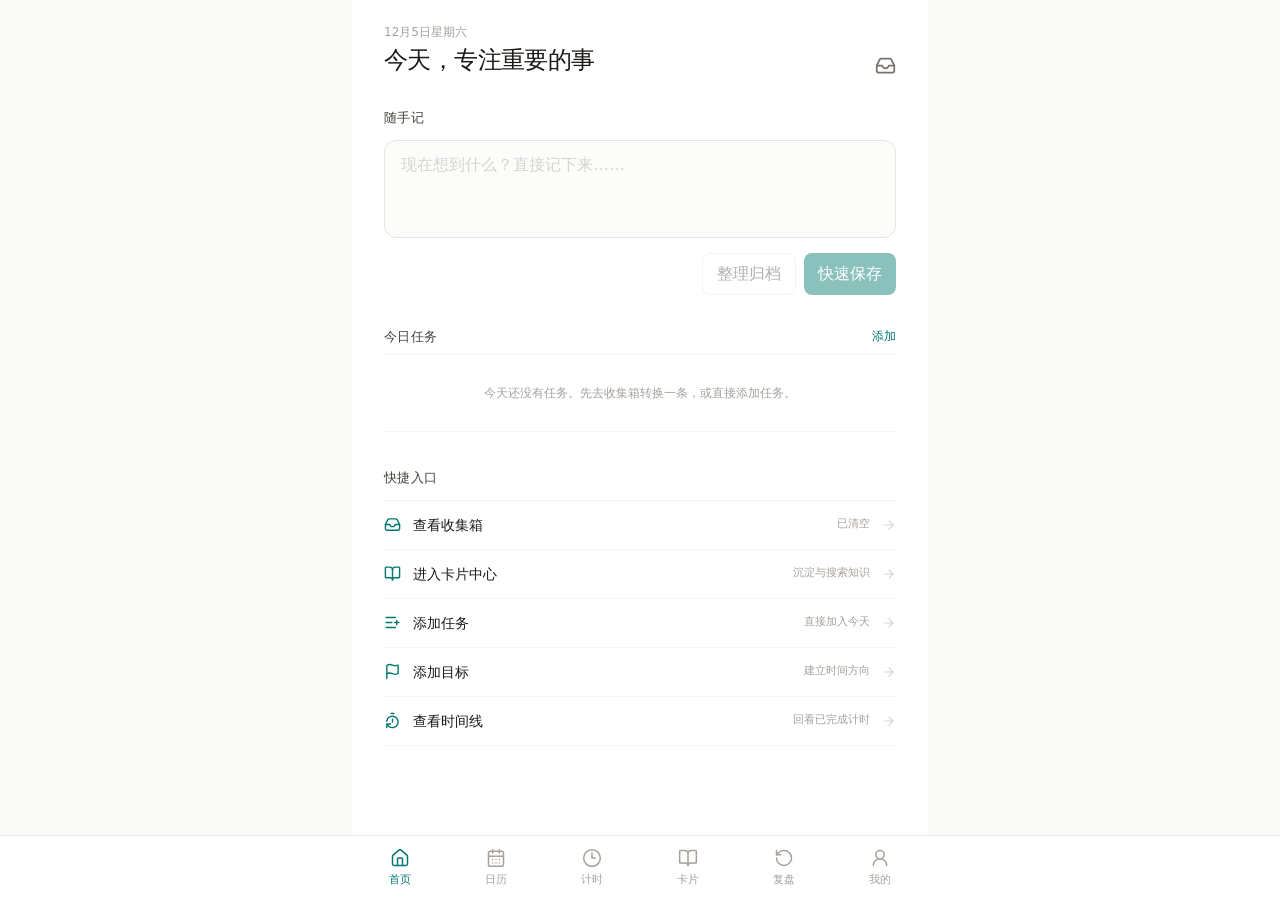
==== lifeos/index.html @ d76cc477 "Update LifeOS card details and traceability" ====
<!doctype html>
<html lang="zh-CN">
  <head>
    <meta charset="UTF-8" />
    <meta name="viewport" content="width=device-width, initial-scale=1.0" />
    <meta name="theme-color" content="#ffffff" />
    <meta name="description" content="LifeOS — 极简的个人时间管理与知识记录应用" />
    <title>LifeOS</title>
    <script type="module" crossorigin src="./assets/index-DQLYnwQ_.js"></script>
    <link rel="stylesheet" crossorigin href="./assets/index-DgPcVO_1.css">
  </head>
  <body>
    <div id="root"></div>
  </body>
</html>
---- lifeos/assets/index-DgPcVO_1.css ----
/*! tailwindcss v4.2.1 | MIT License | https://tailwindcss.com */
@layer properties{@supports (((-webkit-hyphens:none)) and (not (margin-trim:inline))) or ((-moz-orient:inline) and (not (color:rgb(from red r g b)))){*,:before,:after,::backdrop{--tw-translate-x:0;--tw-translate-y:0;--tw-translate-z:0;--tw-space-y-reverse:0;--tw-divide-y-reverse:0;--tw-border-style:solid;--tw-leading:initial;--tw-font-weight:initial;--tw-tracking:initial;--tw-ordinal:initial;--tw-slashed-zero:initial;--tw-numeric-figure:initial;--tw-numeric-spacing:initial;--tw-numeric-fraction:initial;--tw-shadow:0 0 #0000;--tw-shadow-color:initial;--tw-shadow-alpha:100%;--tw-inset-shadow:0 0 #0000;--tw-inset-shadow-color:initial;--tw-inset-shadow-alpha:100%;--tw-ring-color:initial;--tw-ring-shadow:0 0 #0000;--tw-inset-ring-color:initial;--tw-inset-ring-shadow:0 0 #0000;--tw-ring-inset:initial;--tw-ring-offset-width:0px;--tw-ring-offset-color:#fff;--tw-ring-offset-shadow:0 0 #0000;--tw-backdrop-blur:initial;--tw-backdrop-brightness:initial;--tw-backdrop-contrast:initial;--tw-backdrop-grayscale:initial;--tw-backdrop-hue-rotate:initial;--tw-backdrop-invert:initial;--tw-backdrop-opacity:initial;--tw-backdrop-saturate:initial;--tw-backdrop-sepia:initial}}}@layer theme{:root,:host{--font-sans:ui-sans-serif, system-ui, sans-serif, "Apple Color Emoji", "Segoe UI Emoji", "Segoe UI Symbol", "Noto Color Emoji";--font-mono:ui-monospace, SFMono-Regular, Menlo, Monaco, Consolas, "Liberation Mono", "Courier New", monospace;--color-amber-50:oklch(98.7% .022 95.277);--color-amber-100:oklch(96.2% .059 95.617);--color-amber-200:oklch(92.4% .12 95.746);--color-amber-500:oklch(76.9% .188 70.08);--color-amber-700:oklch(55.5% .163 48.998);--color-teal-50:oklch(98.4% .014 180.72);--color-teal-100:oklch(95.3% .051 180.801);--color-teal-300:oklch(85.5% .138 181.071);--color-teal-500:oklch(70.4% .14 182.503);--color-teal-600:oklch(60% .118 184.704);--color-teal-700:oklch(51.1% .096 186.391);--color-teal-800:oklch(43.7% .078 188.216);--color-rose-50:oklch(96.9% .015 12.422);--color-rose-100:oklch(94.1% .03 12.58);--color-rose-200:oklch(89.2% .058 10.001);--color-rose-300:oklch(81% .117 11.638);--color-rose-400:oklch(71.2% .194 13.428);--color-rose-500:oklch(64.5% .246 16.439);--color-rose-600:oklch(58.6% .253 17.585);--color-rose-700:oklch(51.4% .222 16.935);--color-stone-50:oklch(98.5% .001 106.423);--color-stone-100:oklch(97% .001 106.424);--color-stone-200:oklch(92.3% .003 48.717);--color-stone-300:oklch(86.9% .005 56.366);--color-stone-400:oklch(70.9% .01 56.259);--color-stone-500:oklch(55.3% .013 58.071);--color-stone-600:oklch(44.4% .011 73.639);--color-stone-700:oklch(37.4% .01 67.558);--color-stone-800:oklch(26.8% .007 34.298);--color-stone-900:oklch(21.6% .006 56.043);--color-white:#fff;--spacing:.25rem;--container-lg:32rem;--container-xl:36rem;--container-2xl:42rem;--text-xs:.75rem;--text-xs--line-height:calc(1 / .75);--text-sm:.875rem;--text-sm--line-height:calc(1.25 / .875);--text-base:1rem;--text-base--line-height:calc(1.5 / 1);--text-lg:1.125rem;--text-lg--line-height:calc(1.75 / 1.125);--text-xl:1.25rem;--text-xl--line-height:calc(1.75 / 1.25);--text-2xl:1.5rem;--text-2xl--line-height:calc(2 / 1.5);--font-weight-medium:500;--font-weight-semibold:600;--font-weight-bold:700;--tracking-tight:-.025em;--tracking-wide:.025em;--radius-lg:.5rem;--radius-xl:.75rem;--radius-2xl:1rem;--radius-3xl:1.5rem;--animate-spin:spin 1s linear infinite;--blur-sm:8px;--default-transition-duration:.15s;--default-transition-timing-function:cubic-bezier(.4, 0, .2, 1);--default-font-family:var(--font-sans);--default-mono-font-family:var(--font-mono)}}@layer base{*,:after,:before,::backdrop{box-sizing:border-box;border:0 solid;margin:0;padding:0}::file-selector-button{box-sizing:border-box;border:0 solid;margin:0;padding:0}html,:host{-webkit-text-size-adjust:100%;tab-size:4;line-height:1.5;font-family:var(--default-font-family,ui-sans-serif, system-ui, sans-serif, "Apple Color Emoji", "Segoe UI Emoji", "Segoe UI Symbol", "Noto Color Emoji");font-feature-settings:var(--default-font-feature-settings,normal);font-variation-settings:var(--default-font-variation-settings,normal);-webkit-tap-highlight-color:transparent}hr{height:0;color:inherit;border-top-width:1px}abbr:where([title]){-webkit-text-decoration:underline dotted;text-decoration:underline dotted}h1,h2,h3,h4,h5,h6{font-size:inherit;font-weight:inherit}a{color:inherit;-webkit-text-decoration:inherit;-webkit-text-decoration:inherit;-webkit-text-decoration:inherit;-webkit-text-decoration:inherit;text-decoration:inherit}b,strong{font-weight:bolder}code,kbd,samp,pre{font-family:var(--default-mono-font-family,ui-monospace, SFMono-Regular, Menlo, Monaco, Consolas, "Liberation Mono", "Courier New", monospace);font-feature-settings:var(--default-mono-font-feature-settings,normal);font-variation-settings:var(--default-mono-font-variation-settings,normal);font-size:1em}small{font-size:80%}sub,sup{vertical-align:baseline;font-size:75%;line-height:0;position:relative}sub{bottom:-.25em}sup{top:-.5em}table{text-indent:0;border-color:inherit;border-collapse:collapse}:-moz-focusring{outline:auto}progress{vertical-align:baseline}summary{display:list-item}ol,ul,menu{list-style:none}img,svg,video,canvas,audio,iframe,embed,object{vertical-align:middle;display:block}img,video{max-width:100%;height:auto}button,input,select,optgroup,textarea{font:inherit;font-feature-settings:inherit;font-variation-settings:inherit;letter-spacing:inherit;color:inherit;opacity:1;background-color:#0000;border-radius:0}::file-selector-button{font:inherit;font-feature-settings:inherit;font-variation-settings:inherit;letter-spacing:inherit;color:inherit;opacity:1;background-color:#0000;border-radius:0}:where(select:is([multiple],[size])) optgroup{font-weight:bolder}:where(select:is([multiple],[size])) optgroup option{padding-inline-start:20px}::file-selector-button{margin-inline-end:4px}::placeholder{opacity:1}@supports (not ((-webkit-appearance:-apple-pay-button))) or (contain-intrinsic-size:1px){::placeholder{color:currentColor}@supports (color:color-mix(in lab, red, red)){::placeholder{color:color-mix(in oklab, currentcolor 50%, transparent)}}}textarea{resize:vertical}::-webkit-search-decoration{-webkit-appearance:none}::-webkit-date-and-time-value{min-height:1lh;text-align:inherit}::-webkit-datetime-edit{display:inline-flex}::-webkit-datetime-edit-fields-wrapper{padding:0}::-webkit-datetime-edit{padding-block:0}::-webkit-datetime-edit-year-field{padding-block:0}::-webkit-datetime-edit-month-field{padding-block:0}::-webkit-datetime-edit-day-field{padding-block:0}::-webkit-datetime-edit-hour-field{padding-block:0}::-webkit-datetime-edit-minute-field{padding-block:0}::-webkit-datetime-edit-second-field{padding-block:0}::-webkit-datetime-edit-millisecond-field{padding-block:0}::-webkit-datetime-edit-meridiem-field{padding-block:0}::-webkit-calendar-picker-indicator{line-height:1}:-moz-ui-invalid{box-shadow:none}button,input:where([type=button],[type=reset],[type=submit]){appearance:button}::file-selector-button{appearance:button}::-webkit-inner-spin-button{height:auto}::-webkit-outer-spin-button{height:auto}[hidden]:where(:not([hidden=until-found])){display:none!important}}@layer components{.section-title{--tw-font-weight:var(--font-weight-semibold);font-size:13px;font-weight:var(--font-weight-semibold);--tw-tracking:var(--tracking-wide);letter-spacing:var(--tracking-wide);color:var(--color-stone-700)}.primary-button{min-height:calc(var(--spacing) * 9);align-items:center;gap:calc(var(--spacing) * 1.5);border-radius:var(--radius-lg);background-color:var(--color-teal-700);padding-inline:calc(var(--spacing) * 3.5);padding-block:calc(var(--spacing) * 2);font-size:var(--text-xs);line-height:var(--tw-leading,var(--text-xs--line-height));--tw-font-weight:var(--font-weight-medium);font-weight:var(--font-weight-medium);color:var(--color-white);transition-property:color,background-color,border-color,outline-color,text-decoration-color,fill,stroke,--tw-gradient-from,--tw-gradient-via,--tw-gradient-to,opacity,box-shadow,transform,translate,scale,rotate,filter,-webkit-backdrop-filter,backdrop-filter,display,content-visibility,overlay,pointer-events;transition-timing-function:var(--tw-ease,var(--default-transition-timing-function));transition-duration:var(--tw-duration,var(--default-transition-duration));display:inline-flex}@media (hover:hover){.primary-button:hover{background-color:var(--color-teal-800)}}.primary-button:active{scale:.98}.secondary-button{min-height:calc(var(--spacing) * 9);align-items:center;gap:calc(var(--spacing) * 1.5);border-radius:var(--radius-lg);border-style:var(--tw-border-style);border-width:1px;border-color:var(--color-stone-200);background-color:var(--color-white);padding-inline:calc(var(--spacing) * 3.5);padding-block:calc(var(--spacing) * 2);font-size:var(--text-xs);line-height:var(--tw-leading,var(--text-xs--line-height));--tw-font-weight:var(--font-weight-medium);font-weight:var(--font-weight-medium);color:var(--color-stone-600);transition-property:color,background-color,border-color,outline-color,text-decoration-color,fill,stroke,--tw-gradient-from,--tw-gradient-via,--tw-gradient-to,opacity,box-shadow,transform,translate,scale,rotate,filter,-webkit-backdrop-filter,backdrop-filter,display,content-visibility,overlay,pointer-events;transition-timing-function:var(--tw-ease,var(--default-transition-timing-function));transition-duration:var(--tw-duration,var(--default-transition-duration));display:inline-flex}@media (hover:hover){.secondary-button:hover{border-color:var(--color-stone-300)}}.secondary-button:active{scale:.98}.icon-button{height:calc(var(--spacing) * 9);width:calc(var(--spacing) * 9);color:var(--color-stone-500);transition-property:color,background-color,border-color,outline-color,text-decoration-color,fill,stroke,--tw-gradient-from,--tw-gradient-via,--tw-gradient-to,opacity,box-shadow,transform,translate,scale,rotate,filter,-webkit-backdrop-filter,backdrop-filter,display,content-visibility,overlay,pointer-events;transition-timing-function:var(--tw-ease,var(--default-transition-timing-function));transition-duration:var(--tw-duration,var(--default-transition-duration));border-radius:3.40282e38px;flex-shrink:0;justify-content:center;align-items:center;display:inline-flex}@media (hover:hover){.icon-button:hover{background-color:var(--color-stone-100);color:var(--color-stone-800)}}.capture-input{resize:none;border-radius:var(--radius-xl);border-style:var(--tw-border-style);border-width:1px;border-color:var(--color-stone-200);background-color:#fafaf999;width:100%}@supports (color:color-mix(in lab, red, red)){.capture-input{background-color:color-mix(in oklab, var(--color-stone-50) 60%, transparent)}}.capture-input{padding-inline:calc(var(--spacing) * 4);padding-block:calc(var(--spacing) * 3);font-size:var(--text-sm);line-height:var(--tw-leading,var(--text-sm--line-height));--tw-leading:calc(var(--spacing) * 6);line-height:calc(var(--spacing) * 6);transition-property:color,background-color,border-color,outline-color,text-decoration-color,fill,stroke,--tw-gradient-from,--tw-gradient-via,--tw-gradient-to,opacity,box-shadow,transform,translate,scale,rotate,filter,-webkit-backdrop-filter,backdrop-filter,display,content-visibility,overlay,pointer-events;transition-timing-function:var(--tw-ease,var(--default-transition-timing-function));transition-duration:var(--tw-duration,var(--default-transition-duration));--tw-outline-style:none;outline-style:none}.capture-input::placeholder{color:var(--color-stone-300)}.capture-input:focus{border-color:var(--color-teal-500);background-color:var(--color-white);--tw-ring-shadow:var(--tw-ring-inset,) 0 0 0 calc(2px + var(--tw-ring-offset-width)) var(--tw-ring-color,currentcolor);box-shadow:var(--tw-inset-shadow), var(--tw-inset-ring-shadow), var(--tw-ring-offset-shadow), var(--tw-ring-shadow), var(--tw-shadow);--tw-ring-color:var(--color-teal-100)}.empty-copy{border-block-style:var(--tw-border-style);border-block-width:1px;border-color:var(--color-stone-100);padding-block:calc(var(--spacing) * 7);text-align:center;font-size:var(--text-xs);line-height:var(--tw-leading,var(--text-xs--line-height));--tw-leading:calc(var(--spacing) * 5);line-height:calc(var(--spacing) * 5);color:var(--color-stone-400)}.mini-input{min-width:calc(var(--spacing) * 0);border-bottom-style:var(--tw-border-style);border-bottom-width:1px;border-color:var(--color-stone-200);padding-block:calc(var(--spacing) * 1);--tw-outline-style:none;background-color:#0000;outline-style:none;flex:1}.mini-input:focus{border-color:var(--color-teal-600)}.page-header{align-items:center;gap:calc(var(--spacing) * 3);border-bottom-style:var(--tw-border-style);border-bottom-width:1px;border-color:var(--color-stone-100);padding-bottom:calc(var(--spacing) * 5);display:flex}.page-header h1{font-size:var(--text-xl);line-height:var(--tw-leading,var(--text-xl--line-height));--tw-font-weight:var(--font-weight-semibold);font-weight:var(--font-weight-semibold);--tw-tracking:var(--tracking-tight);letter-spacing:var(--tracking-tight)}.page-header p{margin-top:calc(var(--spacing) * .5);font-size:var(--text-xs);line-height:var(--tw-leading,var(--text-xs--line-height));color:var(--color-stone-400)}.form-label{display:block}:where(.form-label>:not(:last-child)){--tw-space-y-reverse:0;margin-block-start:calc(calc(var(--spacing) * 2) * var(--tw-space-y-reverse));margin-block-end:calc(calc(var(--spacing) * 2) * calc(1 - var(--tw-space-y-reverse)))}.form-label{font-size:var(--text-xs);line-height:var(--tw-leading,var(--text-xs--line-height));--tw-font-weight:var(--font-weight-medium);font-weight:var(--font-weight-medium);color:var(--color-stone-500)}.form-input{min-height:calc(var(--spacing) * 11);border-radius:var(--radius-lg);border-style:var(--tw-border-style);border-width:1px;border-color:var(--color-stone-200);background-color:var(--color-white);width:100%;padding-inline:calc(var(--spacing) * 3);font-size:var(--text-sm);line-height:var(--tw-leading,var(--text-sm--line-height));color:var(--color-stone-900);--tw-outline-style:none;outline-style:none;display:block}.form-input:focus{border-color:var(--color-teal-500);--tw-ring-shadow:var(--tw-ring-inset,) 0 0 0 calc(2px + var(--tw-ring-offset-width)) var(--tw-ring-color,currentcolor);box-shadow:var(--tw-inset-shadow), var(--tw-inset-ring-shadow), var(--tw-ring-offset-shadow), var(--tw-ring-shadow), var(--tw-shadow);--tw-ring-color:var(--color-teal-100)}}@layer utilities{.pointer-events-none{pointer-events:none}.visible{visibility:visible}.sr-only{clip-path:inset(50%);white-space:nowrap;border-width:0;width:1px;height:1px;margin:-1px;padding:0;position:absolute;overflow:hidden}.absolute{position:absolute}.fixed{position:fixed}.relative{position:relative}.inset-0{inset:calc(var(--spacing) * 0)}.inset-x-0{inset-inline:calc(var(--spacing) * 0)}.start{inset-inline-start:var(--spacing)}.end{inset-inline-end:var(--spacing)}.-top-2{top:calc(var(--spacing) * -2)}.top-3{top:calc(var(--spacing) * 3)}.top-3\.5{top:calc(var(--spacing) * 3.5)}.top-16{top:calc(var(--spacing) * 16)}.top-\[max\(\.75rem\,env\(safe-area-inset-top\)\)\]{top:max(.75rem, env(safe-area-inset-top))}.-right-2{right:calc(var(--spacing) * -2)}.right-3{right:calc(var(--spacing) * 3)}.bottom-0{bottom:calc(var(--spacing) * 0)}.bottom-\[calc\(4rem\+env\(safe-area-inset-bottom\)\)\]{bottom:calc(4rem + env(safe-area-inset-bottom))}.left-1\/2{left:50%}.left-3{left:calc(var(--spacing) * 3)}.z-20{z-index:20}.z-30{z-index:30}.z-40{z-index:40}.z-50{z-index:50}.z-\[60\]{z-index:60}.col-span-2{grid-column:span 2/span 2}.mx-auto{margin-inline:auto}.mt-0\.5{margin-top:calc(var(--spacing) * .5)}.mt-1{margin-top:calc(var(--spacing) * 1)}.mt-2{margin-top:calc(var(--spacing) * 2)}.mt-3{margin-top:calc(var(--spacing) * 3)}.mt-4{margin-top:calc(var(--spacing) * 4)}.mt-5{margin-top:calc(var(--spacing) * 5)}.mt-6{margin-top:calc(var(--spacing) * 6)}.mt-7{margin-top:calc(var(--spacing) * 7)}.mt-8{margin-top:calc(var(--spacing) * 8)}.mt-10{margin-top:calc(var(--spacing) * 10)}.mt-16{margin-top:calc(var(--spacing) * 16)}.mr-1{margin-right:calc(var(--spacing) * 1)}.mr-2{margin-right:calc(var(--spacing) * 2)}.mb-5{margin-bottom:calc(var(--spacing) * 5)}.mb-8{margin-bottom:calc(var(--spacing) * 8)}.mb-9{margin-bottom:calc(var(--spacing) * 9)}.ml-2{margin-left:calc(var(--spacing) * 2)}.ml-8{margin-left:calc(var(--spacing) * 8)}.line-clamp-2{-webkit-line-clamp:2;-webkit-box-orient:vertical;display:-webkit-box;overflow:hidden}.block{display:block}.flex{display:flex}.grid{display:grid}.inline{display:inline}.inline-flex{display:inline-flex}.table{display:table}.h-5{height:calc(var(--spacing) * 5)}.h-7{height:calc(var(--spacing) * 7)}.h-8{height:calc(var(--spacing) * 8)}.h-9{height:calc(var(--spacing) * 9)}.h-10{height:calc(var(--spacing) * 10)}.h-11{height:calc(var(--spacing) * 11)}.h-16{height:calc(var(--spacing) * 16)}.min-h-8{min-height:calc(var(--spacing) * 8)}.min-h-16{min-height:calc(var(--spacing) * 16)}.min-h-24{min-height:calc(var(--spacing) * 24)}.min-h-52{min-height:calc(var(--spacing) * 52)}.min-h-dvh{min-height:100dvh}.w-5{width:calc(var(--spacing) * 5)}.w-7{width:calc(var(--spacing) * 7)}.w-8{width:calc(var(--spacing) * 8)}.w-9{width:calc(var(--spacing) * 9)}.w-11{width:calc(var(--spacing) * 11)}.w-12{width:calc(var(--spacing) * 12)}.w-full{width:100%}.w-max{width:max-content}.max-w-2xl{max-width:var(--container-2xl)}.max-w-lg{max-width:var(--container-lg)}.max-w-xl{max-width:var(--container-xl)}.min-w-0{min-width:calc(var(--spacing) * 0)}.min-w-4{min-width:calc(var(--spacing) * 4)}.flex-1{flex:1}.shrink-0{flex-shrink:0}.-translate-x-1\/2{--tw-translate-x:calc(calc(1 / 2 * 100%) * -1);translate:var(--tw-translate-x) var(--tw-translate-y)}.rotate-180{rotate:180deg}.animate-spin{animation:var(--animate-spin)}.cursor-pointer{cursor:pointer}.list-none{list-style-type:none}.appearance-none{appearance:none}.grid-cols-1{grid-template-columns:repeat(1,minmax(0,1fr))}.grid-cols-2{grid-template-columns:repeat(2,minmax(0,1fr))}.grid-cols-3{grid-template-columns:repeat(3,minmax(0,1fr))}.grid-cols-6{grid-template-columns:repeat(6,minmax(0,1fr))}.flex-col{flex-direction:column}.flex-wrap{flex-wrap:wrap}.items-center{align-items:center}.items-end{align-items:flex-end}.items-start{align-items:flex-start}.justify-between{justify-content:space-between}.justify-center{justify-content:center}.gap-1{gap:calc(var(--spacing) * 1)}.gap-1\.5{gap:calc(var(--spacing) * 1.5)}.gap-2{gap:calc(var(--spacing) * 2)}.gap-3{gap:calc(var(--spacing) * 3)}.gap-4{gap:calc(var(--spacing) * 4)}:where(.space-y-2>:not(:last-child)){--tw-space-y-reverse:0;margin-block-start:calc(calc(var(--spacing) * 2) * var(--tw-space-y-reverse));margin-block-end:calc(calc(var(--spacing) * 2) * calc(1 - var(--tw-space-y-reverse)))}:where(.space-y-3>:not(:last-child)){--tw-space-y-reverse:0;margin-block-start:calc(calc(var(--spacing) * 3) * var(--tw-space-y-reverse));margin-block-end:calc(calc(var(--spacing) * 3) * calc(1 - var(--tw-space-y-reverse)))}:where(.space-y-4>:not(:last-child)){--tw-space-y-reverse:0;margin-block-start:calc(calc(var(--spacing) * 4) * var(--tw-space-y-reverse));margin-block-end:calc(calc(var(--spacing) * 4) * calc(1 - var(--tw-space-y-reverse)))}:where(.space-y-5>:not(:last-child)){--tw-space-y-reverse:0;margin-block-start:calc(calc(var(--spacing) * 5) * var(--tw-space-y-reverse));margin-block-end:calc(calc(var(--spacing) * 5) * calc(1 - var(--tw-space-y-reverse)))}:where(.divide-y>:not(:last-child)){--tw-divide-y-reverse:0;border-bottom-style:var(--tw-border-style);border-top-style:var(--tw-border-style);border-top-width:calc(1px * var(--tw-divide-y-reverse));border-bottom-width:calc(1px * calc(1 - var(--tw-divide-y-reverse)))}:where(.divide-stone-100>:not(:last-child)){border-color:var(--color-stone-100)}.truncate{text-overflow:ellipsis;white-space:nowrap;overflow:hidden}.overflow-x-auto{overflow-x:auto}.overflow-y-auto{overflow-y:auto}.rounded-2xl{border-radius:var(--radius-2xl)}.rounded-3xl{border-radius:var(--radius-3xl)}.rounded-full{border-radius:3.40282e38px}.rounded-lg{border-radius:var(--radius-lg)}.rounded-xl{border-radius:var(--radius-xl)}.border{border-style:var(--tw-border-style);border-width:1px}.border-y{border-block-style:var(--tw-border-style);border-block-width:1px}.border-t{border-top-style:var(--tw-border-style);border-top-width:1px}.border-b{border-bottom-style:var(--tw-border-style);border-bottom-width:1px}.border-l{border-left-style:var(--tw-border-style);border-left-width:1px}.border-l-2{border-left-style:var(--tw-border-style);border-left-width:2px}.border-dashed{--tw-border-style:dashed;border-style:dashed}.border-amber-100{border-color:var(--color-amber-100)}.border-amber-200{border-color:var(--color-amber-200)}.border-rose-200{border-color:var(--color-rose-200)}.border-rose-300{border-color:var(--color-rose-300)}.border-rose-500{border-color:var(--color-rose-500)}.border-stone-100{border-color:var(--color-stone-100)}.border-stone-200{border-color:var(--color-stone-200)}.border-stone-200\/80{border-color:#e7e5e4cc}@supports (color:color-mix(in lab, red, red)){.border-stone-200\/80{border-color:color-mix(in oklab, var(--color-stone-200) 80%, transparent)}}.border-stone-300{border-color:var(--color-stone-300)}.border-teal-100{border-color:var(--color-teal-100)}.border-teal-600{border-color:var(--color-teal-600)}.bg-amber-50\/40{background-color:#fffbeb66}@supports (color:color-mix(in lab, red, red)){.bg-amber-50\/40{background-color:color-mix(in oklab, var(--color-amber-50) 40%, transparent)}}.bg-amber-100{background-color:var(--color-amber-100)}.bg-rose-50{background-color:var(--color-rose-50)}.bg-rose-50\/30{background-color:#fff1f24d}@supports (color:color-mix(in lab, red, red)){.bg-rose-50\/30{background-color:color-mix(in oklab, var(--color-rose-50) 30%, transparent)}}.bg-rose-100{background-color:var(--color-rose-100)}.bg-rose-500{background-color:var(--color-rose-500)}.bg-rose-600{background-color:var(--color-rose-600)}.bg-stone-50{background-color:var(--color-stone-50)}.bg-stone-50\/60{background-color:#fafaf999}@supports (color:color-mix(in lab, red, red)){.bg-stone-50\/60{background-color:color-mix(in oklab, var(--color-stone-50) 60%, transparent)}}.bg-stone-100{background-color:var(--color-stone-100)}.bg-stone-900{background-color:var(--color-stone-900)}.bg-stone-900\/35{background-color:#1c191759}@supports (color:color-mix(in lab, red, red)){.bg-stone-900\/35{background-color:color-mix(in oklab, var(--color-stone-900) 35%, transparent)}}.bg-teal-50{background-color:var(--color-teal-50)}.bg-teal-50\/60{background-color:#f0fdfa99}@supports (color:color-mix(in lab, red, red)){.bg-teal-50\/60{background-color:color-mix(in oklab, var(--color-teal-50) 60%, transparent)}}.bg-teal-50\/70{background-color:#f0fdfab3}@supports (color:color-mix(in lab, red, red)){.bg-teal-50\/70{background-color:color-mix(in oklab, var(--color-teal-50) 70%, transparent)}}.bg-teal-600{background-color:var(--color-teal-600)}.bg-teal-700{background-color:var(--color-teal-700)}.bg-transparent{background-color:#0000}.bg-white{background-color:var(--color-white)}.bg-white\/90{background-color:#ffffffe6}@supports (color:color-mix(in lab, red, red)){.bg-white\/90{background-color:color-mix(in oklab, var(--color-white) 90%, transparent)}}.bg-white\/95{background-color:#fffffff2}@supports (color:color-mix(in lab, red, red)){.bg-white\/95{background-color:color-mix(in oklab, var(--color-white) 95%, transparent)}}.p-3{padding:calc(var(--spacing) * 3)}.p-4{padding:calc(var(--spacing) * 4)}.p-5{padding:calc(var(--spacing) * 5)}.px-1{padding-inline:calc(var(--spacing) * 1)}.px-2{padding-inline:calc(var(--spacing) * 2)}.px-2\.5{padding-inline:calc(var(--spacing) * 2.5)}.px-3{padding-inline:calc(var(--spacing) * 3)}.px-4{padding-inline:calc(var(--spacing) * 4)}.px-5{padding-inline:calc(var(--spacing) * 5)}.py-1{padding-block:calc(var(--spacing) * 1)}.py-2{padding-block:calc(var(--spacing) * 2)}.py-2\.5{padding-block:calc(var(--spacing) * 2.5)}.py-3{padding-block:calc(var(--spacing) * 3)}.py-3\.5{padding-block:calc(var(--spacing) * 3.5)}.py-4{padding-block:calc(var(--spacing) * 4)}.py-6{padding-block:calc(var(--spacing) * 6)}.py-8{padding-block:calc(var(--spacing) * 8)}.py-12{padding-block:calc(var(--spacing) * 12)}.py-20{padding-block:calc(var(--spacing) * 20)}.py-\[max\(1rem\,env\(safe-area-inset-top\)\)\]{padding-block:max(1rem, env(safe-area-inset-top))}.pt-3{padding-top:calc(var(--spacing) * 3)}.pt-4{padding-top:calc(var(--spacing) * 4)}.pt-5{padding-top:calc(var(--spacing) * 5)}.pt-\[max\(1\.5rem\,env\(safe-area-inset-top\)\)\]{padding-top:max(1.5rem, env(safe-area-inset-top))}.pr-3{padding-right:calc(var(--spacing) * 3)}.pr-9{padding-right:calc(var(--spacing) * 9)}.pr-20{padding-right:calc(var(--spacing) * 20)}.pb-1{padding-bottom:calc(var(--spacing) * 1)}.pb-4{padding-bottom:calc(var(--spacing) * 4)}.pb-20{padding-bottom:calc(var(--spacing) * 20)}.pb-28{padding-bottom:calc(var(--spacing) * 28)}.pb-\[env\(safe-area-inset-bottom\)\]{padding-bottom:env(safe-area-inset-bottom)}.pb-\[max\(1rem\,env\(safe-area-inset-bottom\)\)\]{padding-bottom:max(1rem, env(safe-area-inset-bottom))}.pl-3{padding-left:calc(var(--spacing) * 3)}.pl-9{padding-left:calc(var(--spacing) * 9)}.text-center{text-align:center}.text-left{text-align:left}.text-right{text-align:right}.font-mono{font-family:var(--font-mono)}.text-2xl{font-size:var(--text-2xl);line-height:var(--tw-leading,var(--text-2xl--line-height))}.text-base{font-size:var(--text-base);line-height:var(--tw-leading,var(--text-base--line-height))}.text-lg{font-size:var(--text-lg);line-height:var(--tw-leading,var(--text-lg--line-height))}.text-sm{font-size:var(--text-sm);line-height:var(--tw-leading,var(--text-sm--line-height))}.text-xl{font-size:var(--text-xl);line-height:var(--tw-leading,var(--text-xl--line-height))}.text-xs{font-size:var(--text-xs);line-height:var(--tw-leading,var(--text-xs--line-height))}.text-\[9px\]{font-size:9px}.text-\[10px\]{font-size:10px}.text-\[11px\]{font-size:11px}.text-\[15px\]{font-size:15px}.leading-4{--tw-leading:calc(var(--spacing) * 4);line-height:calc(var(--spacing) * 4)}.leading-5{--tw-leading:calc(var(--spacing) * 5);line-height:calc(var(--spacing) * 5)}.leading-6{--tw-leading:calc(var(--spacing) * 6);line-height:calc(var(--spacing) * 6)}.leading-7{--tw-leading:calc(var(--spacing) * 7);line-height:calc(var(--spacing) * 7)}.leading-8{--tw-leading:calc(var(--spacing) * 8);line-height:calc(var(--spacing) * 8)}.leading-\[18px\]{--tw-leading:18px;line-height:18px}.font-bold{--tw-font-weight:var(--font-weight-bold);font-weight:var(--font-weight-bold)}.font-medium{--tw-font-weight:var(--font-weight-medium);font-weight:var(--font-weight-medium)}.font-semibold{--tw-font-weight:var(--font-weight-semibold);font-weight:var(--font-weight-semibold)}.tracking-tight{--tw-tracking:var(--tracking-tight);letter-spacing:var(--tracking-tight)}.tracking-wide{--tw-tracking:var(--tracking-wide);letter-spacing:var(--tracking-wide)}.break-all{word-break:break-all}.whitespace-pre-wrap{white-space:pre-wrap}.text-amber-500{color:var(--color-amber-500)}.text-amber-700{color:var(--color-amber-700)}.text-rose-500{color:var(--color-rose-500)}.text-rose-600{color:var(--color-rose-600)}.text-rose-700{color:var(--color-rose-700)}.text-stone-200{color:var(--color-stone-200)}.text-stone-300{color:var(--color-stone-300)}.text-stone-400{color:var(--color-stone-400)}.text-stone-500{color:var(--color-stone-500)}.text-stone-600{color:var(--color-stone-600)}.text-stone-700{color:var(--color-stone-700)}.text-stone-800{color:var(--color-stone-800)}.text-stone-900{color:var(--color-stone-900)}.text-teal-700{color:var(--color-teal-700)}.text-teal-800{color:var(--color-teal-800)}.text-white{color:var(--color-white)}.tabular-nums{--tw-numeric-spacing:tabular-nums;font-variant-numeric:var(--tw-ordinal,) var(--tw-slashed-zero,) var(--tw-numeric-figure,) var(--tw-numeric-spacing,) var(--tw-numeric-fraction,)}.line-through{text-decoration-line:line-through}.opacity-45{opacity:.45}.opacity-50{opacity:.5}.opacity-60{opacity:.6}.shadow-2xl{--tw-shadow:0 25px 50px -12px var(--tw-shadow-color,#00000040);box-shadow:var(--tw-inset-shadow), var(--tw-inset-ring-shadow), var(--tw-ring-offset-shadow), var(--tw-ring-shadow), var(--tw-shadow)}.shadow-\[0_1px_5px_rgba\(28\,25\,23\,\.035\)\]{--tw-shadow:0 1px 5px var(--tw-shadow-color,#1c191709);box-shadow:var(--tw-inset-shadow), var(--tw-inset-ring-shadow), var(--tw-ring-offset-shadow), var(--tw-ring-shadow), var(--tw-shadow)}.shadow-\[0_1px_8px_rgba\(28\,25\,23\,\.035\)\]{--tw-shadow:0 1px 8px var(--tw-shadow-color,#1c191709);box-shadow:var(--tw-inset-shadow), var(--tw-inset-ring-shadow), var(--tw-ring-offset-shadow), var(--tw-ring-shadow), var(--tw-shadow)}.shadow-lg{--tw-shadow:0 10px 15px -3px var(--tw-shadow-color,#0000001a), 0 4px 6px -4px var(--tw-shadow-color,#0000001a);box-shadow:var(--tw-inset-shadow), var(--tw-inset-ring-shadow), var(--tw-ring-offset-shadow), var(--tw-ring-shadow), var(--tw-shadow)}.shadow-sm{--tw-shadow:0 1px 3px 0 var(--tw-shadow-color,#0000001a), 0 1px 2px -1px var(--tw-shadow-color,#0000001a);box-shadow:var(--tw-inset-shadow), var(--tw-inset-ring-shadow), var(--tw-ring-offset-shadow), var(--tw-ring-shadow), var(--tw-shadow)}.ring-2{--tw-ring-shadow:var(--tw-ring-inset,) 0 0 0 calc(2px + var(--tw-ring-offset-width)) var(--tw-ring-color,currentcolor);box-shadow:var(--tw-inset-shadow), var(--tw-inset-ring-shadow), var(--tw-ring-offset-shadow), var(--tw-ring-shadow), var(--tw-shadow)}.ring-rose-100{--tw-ring-color:var(--color-rose-100)}.backdrop-blur{--tw-backdrop-blur:blur(8px);-webkit-backdrop-filter:var(--tw-backdrop-blur,) var(--tw-backdrop-brightness,) var(--tw-backdrop-contrast,) var(--tw-backdrop-grayscale,) var(--tw-backdrop-hue-rotate,) var(--tw-backdrop-invert,) var(--tw-backdrop-opacity,) var(--tw-backdrop-saturate,) var(--tw-backdrop-sepia,);backdrop-filter:var(--tw-backdrop-blur,) var(--tw-backdrop-brightness,) var(--tw-backdrop-contrast,) var(--tw-backdrop-grayscale,) var(--tw-backdrop-hue-rotate,) var(--tw-backdrop-invert,) var(--tw-backdrop-opacity,) var(--tw-backdrop-saturate,) var(--tw-backdrop-sepia,)}.backdrop-blur-sm{--tw-backdrop-blur:blur(var(--blur-sm));-webkit-backdrop-filter:var(--tw-backdrop-blur,) var(--tw-backdrop-brightness,) var(--tw-backdrop-contrast,) var(--tw-backdrop-grayscale,) var(--tw-backdrop-hue-rotate,) var(--tw-backdrop-invert,) var(--tw-backdrop-opacity,) var(--tw-backdrop-saturate,) var(--tw-backdrop-sepia,);backdrop-filter:var(--tw-backdrop-blur,) var(--tw-backdrop-brightness,) var(--tw-backdrop-contrast,) var(--tw-backdrop-grayscale,) var(--tw-backdrop-hue-rotate,) var(--tw-backdrop-invert,) var(--tw-backdrop-opacity,) var(--tw-backdrop-saturate,) var(--tw-backdrop-sepia,)}.transition{transition-property:color,background-color,border-color,outline-color,text-decoration-color,fill,stroke,--tw-gradient-from,--tw-gradient-via,--tw-gradient-to,opacity,box-shadow,transform,translate,scale,rotate,filter,-webkit-backdrop-filter,backdrop-filter,display,content-visibility,overlay,pointer-events;transition-timing-function:var(--tw-ease,var(--default-transition-timing-function));transition-duration:var(--tw-duration,var(--default-transition-duration))}.outline-none{--tw-outline-style:none;outline-style:none}.\[scrollbar-width\:none\]{scrollbar-width:none}@media (hover:hover){.group-hover\:translate-x-0\.5:is(:where(.group):hover *){--tw-translate-x:calc(var(--spacing) * .5);translate:var(--tw-translate-x) var(--tw-translate-y)}.group-hover\:text-stone-500:is(:where(.group):hover *){color:var(--color-stone-500)}}.focus-within\:border-teal-500:focus-within{border-color:var(--color-teal-500)}.focus-within\:bg-white:focus-within{background-color:var(--color-white)}@media (hover:hover){.hover\:border-stone-300:hover{border-color:var(--color-stone-300)}.hover\:border-teal-300:hover{border-color:var(--color-teal-300)}.hover\:bg-stone-800:hover{background-color:var(--color-stone-800)}.hover\:bg-teal-50:hover{background-color:var(--color-teal-50)}.hover\:text-stone-700:hover{color:var(--color-stone-700)}.hover\:text-white:hover{color:var(--color-white)}}.focus\:border-rose-400:focus{border-color:var(--color-rose-400)}.focus\:ring-2:focus{--tw-ring-shadow:var(--tw-ring-inset,) 0 0 0 calc(2px + var(--tw-ring-offset-width)) var(--tw-ring-color,currentcolor);box-shadow:var(--tw-inset-shadow), var(--tw-inset-ring-shadow), var(--tw-ring-offset-shadow), var(--tw-ring-shadow), var(--tw-shadow)}.focus\:ring-rose-100:focus{--tw-ring-color:var(--color-rose-100)}@media (width>=430px){.min-\[430px\]\:grid-cols-2{grid-template-columns:repeat(2,minmax(0,1fr))}}@media (width>=40rem){.sm\:items-center{align-items:center}.sm\:p-7{padding:calc(var(--spacing) * 7)}.sm\:px-8{padding-inline:calc(var(--spacing) * 8)}}}:root{color:#1c1917;font-synthesis:none;text-rendering:optimizelegibility;-webkit-font-smoothing:antialiased;background:#fafaf9;font-family:Inter,ui-sans-serif,system-ui,-apple-system,BlinkMacSystemFont,Segoe UI,PingFang SC,Microsoft YaHei,sans-serif}*{box-sizing:border-box}html{background:#fafaf9}body{min-width:320px;min-height:100dvh;margin:0}button,input,textarea,select{font:inherit}button,a{-webkit-tap-highlight-color:transparent}button{cursor:pointer}button:disabled{cursor:not-allowed;opacity:.45}@media (width>=768px){body{background-image:linear-gradient(90deg,#0000 0 calc(50% - 289px),#f1f0ed calc(50% - 289px) calc(50% - 288px),#0000 calc(50% - 288px) calc(50% + 288px),#f1f0ed calc(50% + 288px) calc(50% + 289px),#0000 calc(50% + 289px))}}@property --tw-translate-x{syntax:"*";inherits:false;initial-value:0}@property --tw-translate-y{syntax:"*";inherits:false;initial-value:0}@property --tw-translate-z{syntax:"*";inherits:false;initial-value:0}@property --tw-space-y-reverse{syntax:"*";inherits:false;initial-value:0}@property --tw-divide-y-reverse{syntax:"*";inherits:false;initial-value:0}@property --tw-border-style{syntax:"*";inherits:false;initial-value:solid}@property --tw-leading{syntax:"*";inherits:false}@property --tw-font-weight{syntax:"*";inherits:false}@property --tw-tracking{syntax:"*";inherits:false}@property --tw-ordinal{syntax:"*";inherits:false}@property --tw-slashed-zero{syntax:"*";inherits:false}@property --tw-numeric-figure{syntax:"*";inherits:false}@property --tw-numeric-spacing{syntax:"*";inherits:false}@property --tw-numeric-fraction{syntax:"*";inherits:false}@property --tw-shadow{syntax:"*";inherits:false;initial-value:0 0 #0000}@property --tw-shadow-color{syntax:"*";inherits:false}@property --tw-shadow-alpha{syntax:"<percentage>";inherits:false;initial-value:100%}@property --tw-inset-shadow{syntax:"*";inherits:false;initial-value:0 0 #0000}@property --tw-inset-shadow-color{syntax:"*";inherits:false}@property --tw-inset-shadow-alpha{syntax:"<percentage>";inherits:false;initial-value:100%}@property --tw-ring-color{syntax:"*";inherits:false}@property --tw-ring-shadow{syntax:"*";inherits:false;initial-value:0 0 #0000}@property --tw-inset-ring-color{syntax:"*";inherits:false}@property --tw-inset-ring-shadow{syntax:"*";inherits:false;initial-value:0 0 #0000}@property --tw-ring-inset{syntax:"*";inherits:false}@property --tw-ring-offset-width{syntax:"<length>";inherits:false;initial-value:0}@property --tw-ring-offset-color{syntax:"*";inherits:false;initial-value:#fff}@property --tw-ring-offset-shadow{syntax:"*";inherits:false;initial-value:0 0 #0000}@property --tw-backdrop-blur{syntax:"*";inherits:false}@property --tw-backdrop-brightness{syntax:"*";inherits:false}@property --tw-backdrop-contrast{syntax:"*";inherits:false}@property --tw-backdrop-grayscale{syntax:"*";inherits:false}@property --tw-backdrop-hue-rotate{syntax:"*";inherits:false}@property --tw-backdrop-invert{syntax:"*";inherits:false}@property --tw-backdrop-opacity{syntax:"*";inherits:false}@property --tw-backdrop-saturate{syntax:"*";inherits:false}@property --tw-backdrop-sepia{syntax:"*";inherits:false}@keyframes spin{to{transform:rotate(360deg)}}
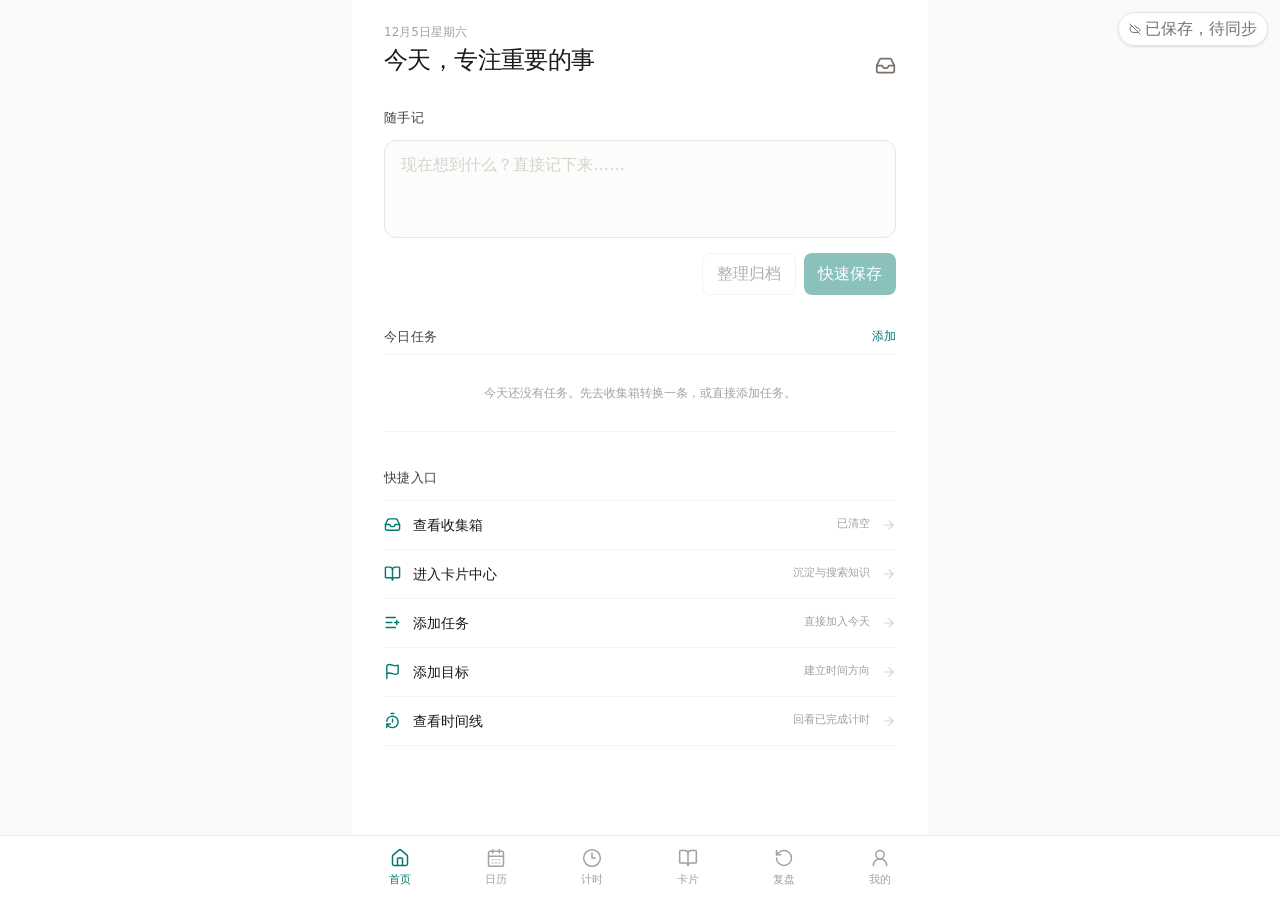
==== commit 75af9d87: "Show LifeOS persistence status" ====
--- a/lifeos/index.html
+++ b/lifeos/index.html
@@ -6,7 +6,7 @@
     <meta name="theme-color" content="#ffffff" />
     <meta name="description" content="LifeOS — 极简的个人时间管理与知识记录应用" />
     <title>LifeOS</title>
-    <script type="module" crossorigin src="./assets/index-DQLYnwQ_.js"></script>
+    <script type="module" crossorigin src="./assets/index-DVyWrnay.js"></script>
     <link rel="stylesheet" crossorigin href="./assets/index-DgPcVO_1.css">
   </head>
   <body>
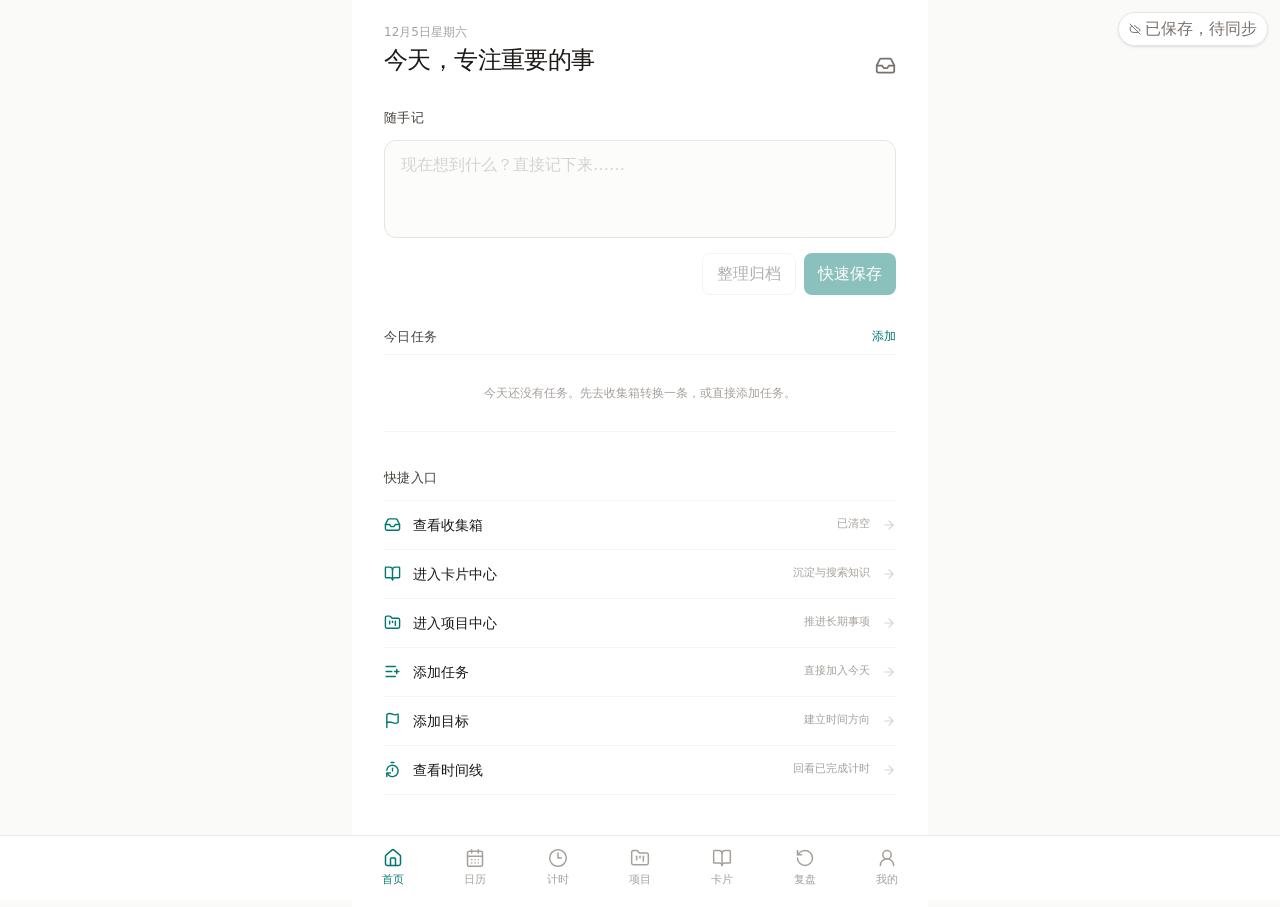
==== commit eaa38320: "Deploy LifeOS project system phase one" ====
--- a/lifeos/index.html
+++ b/lifeos/index.html
@@ -6,8 +6,8 @@
     <meta name="theme-color" content="#ffffff" />
     <meta name="description" content="LifeOS — 极简的个人时间管理与知识记录应用" />
     <title>LifeOS</title>
-    <script type="module" crossorigin src="./assets/index-DVyWrnay.js"></script>
-    <link rel="stylesheet" crossorigin href="./assets/index-DgPcVO_1.css">
+    <script type="module" crossorigin src="./assets/index-B_EFkcfZ.js"></script>
+    <link rel="stylesheet" crossorigin href="./assets/index-VLsDEV9J.css">
   </head>
   <body>
     <div id="root"></div>
--- a/lifeos/assets/index-VLsDEV9J.css
+++ b/lifeos/assets/index-VLsDEV9J.css
@@ -0,0 +1,2 @@
+/*! tailwindcss v4.2.1 | MIT License | https://tailwindcss.com */
+@layer properties{@supports (((-webkit-hyphens:none)) and (not (margin-trim:inline))) or ((-moz-orient:inline) and (not (color:rgb(from red r g b)))){*,:before,:after,::backdrop{--tw-translate-x:0;--tw-translate-y:0;--tw-translate-z:0;--tw-space-y-reverse:0;--tw-divide-y-reverse:0;--tw-border-style:solid;--tw-leading:initial;--tw-font-weight:initial;--tw-tracking:initial;--tw-ordinal:initial;--tw-slashed-zero:initial;--tw-numeric-figure:initial;--tw-numeric-spacing:initial;--tw-numeric-fraction:initial;--tw-shadow:0 0 #0000;--tw-shadow-color:initial;--tw-shadow-alpha:100%;--tw-inset-shadow:0 0 #0000;--tw-inset-shadow-color:initial;--tw-inset-shadow-alpha:100%;--tw-ring-color:initial;--tw-ring-shadow:0 0 #0000;--tw-inset-ring-color:initial;--tw-inset-ring-shadow:0 0 #0000;--tw-ring-inset:initial;--tw-ring-offset-width:0px;--tw-ring-offset-color:#fff;--tw-ring-offset-shadow:0 0 #0000;--tw-backdrop-blur:initial;--tw-backdrop-brightness:initial;--tw-backdrop-contrast:initial;--tw-backdrop-grayscale:initial;--tw-backdrop-hue-rotate:initial;--tw-backdrop-invert:initial;--tw-backdrop-opacity:initial;--tw-backdrop-saturate:initial;--tw-backdrop-sepia:initial}}}@layer theme{:root,:host{--font-sans:ui-sans-serif, system-ui, sans-serif, "Apple Color Emoji", "Segoe UI Emoji", "Segoe UI Symbol", "Noto Color Emoji";--font-mono:ui-monospace, SFMono-Regular, Menlo, Monaco, Consolas, "Liberation Mono", "Courier New", monospace;--color-amber-50:oklch(98.7% .022 95.277);--color-amber-100:oklch(96.2% .059 95.617);--color-amber-200:oklch(92.4% .12 95.746);--color-amber-500:oklch(76.9% .188 70.08);--color-amber-600:oklch(66.6% .179 58.318);--color-amber-700:oklch(55.5% .163 48.998);--color-amber-800:oklch(47.3% .137 46.201);--color-teal-50:oklch(98.4% .014 180.72);--color-teal-100:oklch(95.3% .051 180.801);--color-teal-200:oklch(91% .096 180.426);--color-teal-300:oklch(85.5% .138 181.071);--color-teal-500:oklch(70.4% .14 182.503);--color-teal-600:oklch(60% .118 184.704);--color-teal-700:oklch(51.1% .096 186.391);--color-teal-800:oklch(43.7% .078 188.216);--color-rose-50:oklch(96.9% .015 12.422);--color-rose-100:oklch(94.1% .03 12.58);--color-rose-200:oklch(89.2% .058 10.001);--color-rose-300:oklch(81% .117 11.638);--color-rose-400:oklch(71.2% .194 13.428);--color-rose-500:oklch(64.5% .246 16.439);--color-rose-600:oklch(58.6% .253 17.585);--color-rose-700:oklch(51.4% .222 16.935);--color-stone-50:oklch(98.5% .001 106.423);--color-stone-100:oklch(97% .001 106.424);--color-stone-200:oklch(92.3% .003 48.717);--color-stone-300:oklch(86.9% .005 56.366);--color-stone-400:oklch(70.9% .01 56.259);--color-stone-500:oklch(55.3% .013 58.071);--color-stone-600:oklch(44.4% .011 73.639);--color-stone-700:oklch(37.4% .01 67.558);--color-stone-800:oklch(26.8% .007 34.298);--color-stone-900:oklch(21.6% .006 56.043);--color-white:#fff;--spacing:.25rem;--container-md:28rem;--container-lg:32rem;--container-xl:36rem;--container-2xl:42rem;--text-xs:.75rem;--text-xs--line-height:calc(1 / .75);--text-sm:.875rem;--text-sm--line-height:calc(1.25 / .875);--text-base:1rem;--text-base--line-height:calc(1.5 / 1);--text-lg:1.125rem;--text-lg--line-height:calc(1.75 / 1.125);--text-xl:1.25rem;--text-xl--line-height:calc(1.75 / 1.25);--text-2xl:1.5rem;--text-2xl--line-height:calc(2 / 1.5);--font-weight-medium:500;--font-weight-semibold:600;--font-weight-bold:700;--tracking-tight:-.025em;--tracking-wide:.025em;--radius-md:.375rem;--radius-lg:.5rem;--radius-xl:.75rem;--radius-2xl:1rem;--radius-3xl:1.5rem;--animate-spin:spin 1s linear infinite;--blur-sm:8px;--default-transition-duration:.15s;--default-transition-timing-function:cubic-bezier(.4, 0, .2, 1);--default-font-family:var(--font-sans);--default-mono-font-family:var(--font-mono)}}@layer base{*,:after,:before,::backdrop{box-sizing:border-box;border:0 solid;margin:0;padding:0}::file-selector-button{box-sizing:border-box;border:0 solid;margin:0;padding:0}html,:host{-webkit-text-size-adjust:100%;tab-size:4;line-height:1.5;font-family:var(--default-font-family,ui-sans-serif, system-ui, sans-serif, "Apple Color Emoji", "Segoe UI Emoji", "Segoe UI Symbol", "Noto Color Emoji");font-feature-settings:var(--default-font-feature-settings,normal);font-variation-settings:var(--default-font-variation-settings,normal);-webkit-tap-highlight-color:transparent}hr{height:0;color:inherit;border-top-width:1px}abbr:where([title]){-webkit-text-decoration:underline dotted;text-decoration:underline dotted}h1,h2,h3,h4,h5,h6{font-size:inherit;font-weight:inherit}a{color:inherit;-webkit-text-decoration:inherit;-webkit-text-decoration:inherit;-webkit-text-decoration:inherit;-webkit-text-decoration:inherit;text-decoration:inherit}b,strong{font-weight:bolder}code,kbd,samp,pre{font-family:var(--default-mono-font-family,ui-monospace, SFMono-Regular, Menlo, Monaco, Consolas, "Liberation Mono", "Courier New", monospace);font-feature-settings:var(--default-mono-font-feature-settings,normal);font-variation-settings:var(--default-mono-font-variation-settings,normal);font-size:1em}small{font-size:80%}sub,sup{vertical-align:baseline;font-size:75%;line-height:0;position:relative}sub{bottom:-.25em}sup{top:-.5em}table{text-indent:0;border-color:inherit;border-collapse:collapse}:-moz-focusring{outline:auto}progress{vertical-align:baseline}summary{display:list-item}ol,ul,menu{list-style:none}img,svg,video,canvas,audio,iframe,embed,object{vertical-align:middle;display:block}img,video{max-width:100%;height:auto}button,input,select,optgroup,textarea{font:inherit;font-feature-settings:inherit;font-variation-settings:inherit;letter-spacing:inherit;color:inherit;opacity:1;background-color:#0000;border-radius:0}::file-selector-button{font:inherit;font-feature-settings:inherit;font-variation-settings:inherit;letter-spacing:inherit;color:inherit;opacity:1;background-color:#0000;border-radius:0}:where(select:is([multiple],[size])) optgroup{font-weight:bolder}:where(select:is([multiple],[size])) optgroup option{padding-inline-start:20px}::file-selector-button{margin-inline-end:4px}::placeholder{opacity:1}@supports (not ((-webkit-appearance:-apple-pay-button))) or (contain-intrinsic-size:1px){::placeholder{color:currentColor}@supports (color:color-mix(in lab, red, red)){::placeholder{color:color-mix(in oklab, currentcolor 50%, transparent)}}}textarea{resize:vertical}::-webkit-search-decoration{-webkit-appearance:none}::-webkit-date-and-time-value{min-height:1lh;text-align:inherit}::-webkit-datetime-edit{display:inline-flex}::-webkit-datetime-edit-fields-wrapper{padding:0}::-webkit-datetime-edit{padding-block:0}::-webkit-datetime-edit-year-field{padding-block:0}::-webkit-datetime-edit-month-field{padding-block:0}::-webkit-datetime-edit-day-field{padding-block:0}::-webkit-datetime-edit-hour-field{padding-block:0}::-webkit-datetime-edit-minute-field{padding-block:0}::-webkit-datetime-edit-second-field{padding-block:0}::-webkit-datetime-edit-millisecond-field{padding-block:0}::-webkit-datetime-edit-meridiem-field{padding-block:0}::-webkit-calendar-picker-indicator{line-height:1}:-moz-ui-invalid{box-shadow:none}button,input:where([type=button],[type=reset],[type=submit]){appearance:button}::file-selector-button{appearance:button}::-webkit-inner-spin-button{height:auto}::-webkit-outer-spin-button{height:auto}[hidden]:where(:not([hidden=until-found])){display:none!important}}@layer components{.section-title{--tw-font-weight:var(--font-weight-semibold);font-size:13px;font-weight:var(--font-weight-semibold);--tw-tracking:var(--tracking-wide);letter-spacing:var(--tracking-wide);color:var(--color-stone-700)}.primary-button{min-height:calc(var(--spacing) * 9);align-items:center;gap:calc(var(--spacing) * 1.5);border-radius:var(--radius-lg);background-color:var(--color-teal-700);padding-inline:calc(var(--spacing) * 3.5);padding-block:calc(var(--spacing) * 2);font-size:var(--text-xs);line-height:var(--tw-leading,var(--text-xs--line-height));--tw-font-weight:var(--font-weight-medium);font-weight:var(--font-weight-medium);color:var(--color-white);transition-property:color,background-color,border-color,outline-color,text-decoration-color,fill,stroke,--tw-gradient-from,--tw-gradient-via,--tw-gradient-to,opacity,box-shadow,transform,translate,scale,rotate,filter,-webkit-backdrop-filter,backdrop-filter,display,content-visibility,overlay,pointer-events;transition-timing-function:var(--tw-ease,var(--default-transition-timing-function));transition-duration:var(--tw-duration,var(--default-transition-duration));display:inline-flex}@media (hover:hover){.primary-button:hover{background-color:var(--color-teal-800)}}.primary-button:active{scale:.98}.secondary-button{min-height:calc(var(--spacing) * 9);align-items:center;gap:calc(var(--spacing) * 1.5);border-radius:var(--radius-lg);border-style:var(--tw-border-style);border-width:1px;border-color:var(--color-stone-200);background-color:var(--color-white);padding-inline:calc(var(--spacing) * 3.5);padding-block:calc(var(--spacing) * 2);font-size:var(--text-xs);line-height:var(--tw-leading,var(--text-xs--line-height));--tw-font-weight:var(--font-weight-medium);font-weight:var(--font-weight-medium);color:var(--color-stone-600);transition-property:color,background-color,border-color,outline-color,text-decoration-color,fill,stroke,--tw-gradient-from,--tw-gradient-via,--tw-gradient-to,opacity,box-shadow,transform,translate,scale,rotate,filter,-webkit-backdrop-filter,backdrop-filter,display,content-visibility,overlay,pointer-events;transition-timing-function:var(--tw-ease,var(--default-transition-timing-function));transition-duration:var(--tw-duration,var(--default-transition-duration));display:inline-flex}@media (hover:hover){.secondary-button:hover{border-color:var(--color-stone-300)}}.secondary-button:active{scale:.98}.icon-button{height:calc(var(--spacing) * 9);width:calc(var(--spacing) * 9);color:var(--color-stone-500);transition-property:color,background-color,border-color,outline-color,text-decoration-color,fill,stroke,--tw-gradient-from,--tw-gradient-via,--tw-gradient-to,opacity,box-shadow,transform,translate,scale,rotate,filter,-webkit-backdrop-filter,backdrop-filter,display,content-visibility,overlay,pointer-events;transition-timing-function:var(--tw-ease,var(--default-transition-timing-function));transition-duration:var(--tw-duration,var(--default-transition-duration));border-radius:3.40282e38px;flex-shrink:0;justify-content:center;align-items:center;display:inline-flex}@media (hover:hover){.icon-button:hover{background-color:var(--color-stone-100);color:var(--color-stone-800)}}.capture-input{resize:none;border-radius:var(--radius-xl);border-style:var(--tw-border-style);border-width:1px;border-color:var(--color-stone-200);background-color:#fafaf999;width:100%}@supports (color:color-mix(in lab, red, red)){.capture-input{background-color:color-mix(in oklab, var(--color-stone-50) 60%, transparent)}}.capture-input{padding-inline:calc(var(--spacing) * 4);padding-block:calc(var(--spacing) * 3);font-size:var(--text-sm);line-height:var(--tw-leading,var(--text-sm--line-height));--tw-leading:calc(var(--spacing) * 6);line-height:calc(var(--spacing) * 6);transition-property:color,background-color,border-color,outline-color,text-decoration-color,fill,stroke,--tw-gradient-from,--tw-gradient-via,--tw-gradient-to,opacity,box-shadow,transform,translate,scale,rotate,filter,-webkit-backdrop-filter,backdrop-filter,display,content-visibility,overlay,pointer-events;transition-timing-function:var(--tw-ease,var(--default-transition-timing-function));transition-duration:var(--tw-duration,var(--default-transition-duration));--tw-outline-style:none;outline-style:none}.capture-input::placeholder{color:var(--color-stone-300)}.capture-input:focus{border-color:var(--color-teal-500);background-color:var(--color-white);--tw-ring-shadow:var(--tw-ring-inset,) 0 0 0 calc(2px + var(--tw-ring-offset-width)) var(--tw-ring-color,currentcolor);box-shadow:var(--tw-inset-shadow), var(--tw-inset-ring-shadow), var(--tw-ring-offset-shadow), var(--tw-ring-shadow), var(--tw-shadow);--tw-ring-color:var(--color-teal-100)}.empty-copy{border-block-style:var(--tw-border-style);border-block-width:1px;border-color:var(--color-stone-100);padding-block:calc(var(--spacing) * 7);text-align:center;font-size:var(--text-xs);line-height:var(--tw-leading,var(--text-xs--line-height));--tw-leading:calc(var(--spacing) * 5);line-height:calc(var(--spacing) * 5);color:var(--color-stone-400)}.mini-input{min-width:calc(var(--spacing) * 0);border-bottom-style:var(--tw-border-style);border-bottom-width:1px;border-color:var(--color-stone-200);padding-block:calc(var(--spacing) * 1);--tw-outline-style:none;background-color:#0000;outline-style:none;flex:1}.mini-input:focus{border-color:var(--color-teal-600)}.page-header{align-items:center;gap:calc(var(--spacing) * 3);border-bottom-style:var(--tw-border-style);border-bottom-width:1px;border-color:var(--color-stone-100);padding-bottom:calc(var(--spacing) * 5);display:flex}.page-header h1{font-size:var(--text-xl);line-height:var(--tw-leading,var(--text-xl--line-height));--tw-font-weight:var(--font-weight-semibold);font-weight:var(--font-weight-semibold);--tw-tracking:var(--tracking-tight);letter-spacing:var(--tracking-tight)}.page-header p{margin-top:calc(var(--spacing) * .5);font-size:var(--text-xs);line-height:var(--tw-leading,var(--text-xs--line-height));color:var(--color-stone-400)}.form-label{display:block}:where(.form-label>:not(:last-child)){--tw-space-y-reverse:0;margin-block-start:calc(calc(var(--spacing) * 2) * var(--tw-space-y-reverse));margin-block-end:calc(calc(var(--spacing) * 2) * calc(1 - var(--tw-space-y-reverse)))}.form-label{font-size:var(--text-xs);line-height:var(--tw-leading,var(--text-xs--line-height));--tw-font-weight:var(--font-weight-medium);font-weight:var(--font-weight-medium);color:var(--color-stone-500)}.form-input{min-height:calc(var(--spacing) * 11);border-radius:var(--radius-lg);border-style:var(--tw-border-style);border-width:1px;border-color:var(--color-stone-200);background-color:var(--color-white);width:100%;padding-inline:calc(var(--spacing) * 3);font-size:var(--text-sm);line-height:var(--tw-leading,var(--text-sm--line-height));color:var(--color-stone-900);--tw-outline-style:none;outline-style:none;display:block}.form-input:focus{border-color:var(--color-teal-500);--tw-ring-shadow:var(--tw-ring-inset,) 0 0 0 calc(2px + var(--tw-ring-offset-width)) var(--tw-ring-color,currentcolor);box-shadow:var(--tw-inset-shadow), var(--tw-inset-ring-shadow), var(--tw-ring-offset-shadow), var(--tw-ring-shadow), var(--tw-shadow);--tw-ring-color:var(--color-teal-100)}}@layer utilities{.pointer-events-none{pointer-events:none}.visible{visibility:visible}.sr-only{clip-path:inset(50%);white-space:nowrap;border-width:0;width:1px;height:1px;margin:-1px;padding:0;position:absolute;overflow:hidden}.absolute{position:absolute}.fixed{position:fixed}.relative{position:relative}.sticky{position:sticky}.inset-0{inset:calc(var(--spacing) * 0)}.inset-x-0{inset-inline:calc(var(--spacing) * 0)}.start{inset-inline-start:var(--spacing)}.end{inset-inline-end:var(--spacing)}.-top-2{top:calc(var(--spacing) * -2)}.top-3{top:calc(var(--spacing) * 3)}.top-3\.5{top:calc(var(--spacing) * 3.5)}.top-16{top:calc(var(--spacing) * 16)}.top-\[max\(\.75rem\,env\(safe-area-inset-top\)\)\]{top:max(.75rem, env(safe-area-inset-top))}.-right-2{right:calc(var(--spacing) * -2)}.right-3{right:calc(var(--spacing) * 3)}.bottom-0{bottom:calc(var(--spacing) * 0)}.bottom-16{bottom:calc(var(--spacing) * 16)}.bottom-\[calc\(4rem\+env\(safe-area-inset-bottom\)\)\]{bottom:calc(4rem + env(safe-area-inset-bottom))}.left-1\/2{left:50%}.left-3{left:calc(var(--spacing) * 3)}.z-20{z-index:20}.z-30{z-index:30}.z-40{z-index:40}.z-50{z-index:50}.z-\[60\]{z-index:60}.col-span-2{grid-column:span 2/span 2}.mx-auto{margin-inline:auto}.mt-0\.5{margin-top:calc(var(--spacing) * .5)}.mt-1{margin-top:calc(var(--spacing) * 1)}.mt-2{margin-top:calc(var(--spacing) * 2)}.mt-3{margin-top:calc(var(--spacing) * 3)}.mt-4{margin-top:calc(var(--spacing) * 4)}.mt-5{margin-top:calc(var(--spacing) * 5)}.mt-6{margin-top:calc(var(--spacing) * 6)}.mt-7{margin-top:calc(var(--spacing) * 7)}.mt-8{margin-top:calc(var(--spacing) * 8)}.mt-10{margin-top:calc(var(--spacing) * 10)}.mt-14{margin-top:calc(var(--spacing) * 14)}.mt-16{margin-top:calc(var(--spacing) * 16)}.mr-1{margin-right:calc(var(--spacing) * 1)}.mr-2{margin-right:calc(var(--spacing) * 2)}.mb-2{margin-bottom:calc(var(--spacing) * 2)}.mb-5{margin-bottom:calc(var(--spacing) * 5)}.mb-8{margin-bottom:calc(var(--spacing) * 8)}.mb-9{margin-bottom:calc(var(--spacing) * 9)}.ml-2{margin-left:calc(var(--spacing) * 2)}.ml-8{margin-left:calc(var(--spacing) * 8)}.line-clamp-2{-webkit-line-clamp:2;-webkit-box-orient:vertical;display:-webkit-box;overflow:hidden}.block{display:block}.flex{display:flex}.grid{display:grid}.inline{display:inline}.inline-flex{display:inline-flex}.table{display:table}.h-1\.5{height:calc(var(--spacing) * 1.5)}.h-2{height:calc(var(--spacing) * 2)}.h-5{height:calc(var(--spacing) * 5)}.h-7{height:calc(var(--spacing) * 7)}.h-8{height:calc(var(--spacing) * 8)}.h-9{height:calc(var(--spacing) * 9)}.h-10{height:calc(var(--spacing) * 10)}.h-11{height:calc(var(--spacing) * 11)}.h-16{height:calc(var(--spacing) * 16)}.h-full{height:100%}.max-h-36{max-height:calc(var(--spacing) * 36)}.max-h-56{max-height:calc(var(--spacing) * 56)}.max-h-\[90dvh\]{max-height:90dvh}.min-h-7{min-height:calc(var(--spacing) * 7)}.min-h-8{min-height:calc(var(--spacing) * 8)}.min-h-10{min-height:calc(var(--spacing) * 10)}.min-h-16{min-height:calc(var(--spacing) * 16)}.min-h-24{min-height:calc(var(--spacing) * 24)}.min-h-52{min-height:calc(var(--spacing) * 52)}.min-h-dvh{min-height:100dvh}.w-5{width:calc(var(--spacing) * 5)}.w-7{width:calc(var(--spacing) * 7)}.w-8{width:calc(var(--spacing) * 8)}.w-9{width:calc(var(--spacing) * 9)}.w-11{width:calc(var(--spacing) * 11)}.w-12{width:calc(var(--spacing) * 12)}.w-full{width:100%}.w-max{width:max-content}.max-w-2xl{max-width:var(--container-2xl)}.max-w-24{max-width:calc(var(--spacing) * 24)}.max-w-\[70\%\]{max-width:70%}.max-w-lg{max-width:var(--container-lg)}.max-w-md{max-width:var(--container-md)}.max-w-xl{max-width:var(--container-xl)}.min-w-0{min-width:calc(var(--spacing) * 0)}.min-w-4{min-width:calc(var(--spacing) * 4)}.flex-1{flex:1}.shrink-0{flex-shrink:0}.-translate-x-1\/2{--tw-translate-x:calc(calc(1 / 2 * 100%) * -1);translate:var(--tw-translate-x) var(--tw-translate-y)}.rotate-180{rotate:180deg}.animate-spin{animation:var(--animate-spin)}.cursor-pointer{cursor:pointer}.resize-none{resize:none}.list-none{list-style-type:none}.appearance-none{appearance:none}.grid-cols-1{grid-template-columns:repeat(1,minmax(0,1fr))}.grid-cols-2{grid-template-columns:repeat(2,minmax(0,1fr))}.grid-cols-3{grid-template-columns:repeat(3,minmax(0,1fr))}.grid-cols-4{grid-template-columns:repeat(4,minmax(0,1fr))}.grid-cols-7{grid-template-columns:repeat(7,minmax(0,1fr))}.flex-col{flex-direction:column}.flex-wrap{flex-wrap:wrap}.items-center{align-items:center}.items-end{align-items:flex-end}.items-start{align-items:flex-start}.justify-between{justify-content:space-between}.justify-center{justify-content:center}.gap-1{gap:calc(var(--spacing) * 1)}.gap-1\.5{gap:calc(var(--spacing) * 1.5)}.gap-2{gap:calc(var(--spacing) * 2)}.gap-3{gap:calc(var(--spacing) * 3)}.gap-4{gap:calc(var(--spacing) * 4)}:where(.space-y-2>:not(:last-child)){--tw-space-y-reverse:0;margin-block-start:calc(calc(var(--spacing) * 2) * var(--tw-space-y-reverse));margin-block-end:calc(calc(var(--spacing) * 2) * calc(1 - var(--tw-space-y-reverse)))}:where(.space-y-3>:not(:last-child)){--tw-space-y-reverse:0;margin-block-start:calc(calc(var(--spacing) * 3) * var(--tw-space-y-reverse));margin-block-end:calc(calc(var(--spacing) * 3) * calc(1 - var(--tw-space-y-reverse)))}:where(.space-y-4>:not(:last-child)){--tw-space-y-reverse:0;margin-block-start:calc(calc(var(--spacing) * 4) * var(--tw-space-y-reverse));margin-block-end:calc(calc(var(--spacing) * 4) * calc(1 - var(--tw-space-y-reverse)))}:where(.space-y-5>:not(:last-child)){--tw-space-y-reverse:0;margin-block-start:calc(calc(var(--spacing) * 5) * var(--tw-space-y-reverse));margin-block-end:calc(calc(var(--spacing) * 5) * calc(1 - var(--tw-space-y-reverse)))}:where(.divide-y>:not(:last-child)){--tw-divide-y-reverse:0;border-bottom-style:var(--tw-border-style);border-top-style:var(--tw-border-style);border-top-width:calc(1px * var(--tw-divide-y-reverse));border-bottom-width:calc(1px * calc(1 - var(--tw-divide-y-reverse)))}:where(.divide-stone-100>:not(:last-child)){border-color:var(--color-stone-100)}.truncate{text-overflow:ellipsis;white-space:nowrap;overflow:hidden}.overflow-auto{overflow:auto}.overflow-hidden{overflow:hidden}.overflow-x-auto{overflow-x:auto}.overflow-y-auto{overflow-y:auto}.rounded-2xl{border-radius:var(--radius-2xl)}.rounded-3xl{border-radius:var(--radius-3xl)}.rounded-full{border-radius:3.40282e38px}.rounded-lg{border-radius:var(--radius-lg)}.rounded-md{border-radius:var(--radius-md)}.rounded-xl{border-radius:var(--radius-xl)}.border{border-style:var(--tw-border-style);border-width:1px}.border-y{border-block-style:var(--tw-border-style);border-block-width:1px}.border-t{border-top-style:var(--tw-border-style);border-top-width:1px}.border-b{border-bottom-style:var(--tw-border-style);border-bottom-width:1px}.border-l{border-left-style:var(--tw-border-style);border-left-width:1px}.border-l-2{border-left-style:var(--tw-border-style);border-left-width:2px}.border-dashed{--tw-border-style:dashed;border-style:dashed}.border-amber-100{border-color:var(--color-amber-100)}.border-amber-200{border-color:var(--color-amber-200)}.border-rose-200{border-color:var(--color-rose-200)}.border-rose-300{border-color:var(--color-rose-300)}.border-rose-500{border-color:var(--color-rose-500)}.border-stone-100{border-color:var(--color-stone-100)}.border-stone-200{border-color:var(--color-stone-200)}.border-stone-200\/80{border-color:#e7e5e4cc}@supports (color:color-mix(in lab, red, red)){.border-stone-200\/80{border-color:color-mix(in oklab, var(--color-stone-200) 80%, transparent)}}.border-stone-300{border-color:var(--color-stone-300)}.border-teal-100{border-color:var(--color-teal-100)}.border-teal-200{border-color:var(--color-teal-200)}.border-teal-600{border-color:var(--color-teal-600)}.bg-amber-50{background-color:var(--color-amber-50)}.bg-amber-50\/40{background-color:#fffbeb66}@supports (color:color-mix(in lab, red, red)){.bg-amber-50\/40{background-color:color-mix(in oklab, var(--color-amber-50) 40%, transparent)}}.bg-amber-50\/50{background-color:#fffbeb80}@supports (color:color-mix(in lab, red, red)){.bg-amber-50\/50{background-color:color-mix(in oklab, var(--color-amber-50) 50%, transparent)}}.bg-amber-100{background-color:var(--color-amber-100)}.bg-rose-50{background-color:var(--color-rose-50)}.bg-rose-50\/30{background-color:#fff1f24d}@supports (color:color-mix(in lab, red, red)){.bg-rose-50\/30{background-color:color-mix(in oklab, var(--color-rose-50) 30%, transparent)}}.bg-rose-100{background-color:var(--color-rose-100)}.bg-rose-500{background-color:var(--color-rose-500)}.bg-rose-600{background-color:var(--color-rose-600)}.bg-stone-50{background-color:var(--color-stone-50)}.bg-stone-50\/60{background-color:#fafaf999}@supports (color:color-mix(in lab, red, red)){.bg-stone-50\/60{background-color:color-mix(in oklab, var(--color-stone-50) 60%, transparent)}}.bg-stone-100{background-color:var(--color-stone-100)}.bg-stone-900{background-color:var(--color-stone-900)}.bg-stone-900\/30{background-color:#1c19174d}@supports (color:color-mix(in lab, red, red)){.bg-stone-900\/30{background-color:color-mix(in oklab, var(--color-stone-900) 30%, transparent)}}.bg-stone-900\/35{background-color:#1c191759}@supports (color:color-mix(in lab, red, red)){.bg-stone-900\/35{background-color:color-mix(in oklab, var(--color-stone-900) 35%, transparent)}}.bg-teal-50{background-color:var(--color-teal-50)}.bg-teal-50\/45{background-color:#f0fdfa73}@supports (color:color-mix(in lab, red, red)){.bg-teal-50\/45{background-color:color-mix(in oklab, var(--color-teal-50) 45%, transparent)}}.bg-teal-50\/50{background-color:#f0fdfa80}@supports (color:color-mix(in lab, red, red)){.bg-teal-50\/50{background-color:color-mix(in oklab, var(--color-teal-50) 50%, transparent)}}.bg-teal-50\/60{background-color:#f0fdfa99}@supports (color:color-mix(in lab, red, red)){.bg-teal-50\/60{background-color:color-mix(in oklab, var(--color-teal-50) 60%, transparent)}}.bg-teal-50\/70{background-color:#f0fdfab3}@supports (color:color-mix(in lab, red, red)){.bg-teal-50\/70{background-color:color-mix(in oklab, var(--color-teal-50) 70%, transparent)}}.bg-teal-600{background-color:var(--color-teal-600)}.bg-teal-700{background-color:var(--color-teal-700)}.bg-transparent{background-color:#0000}.bg-white{background-color:var(--color-white)}.bg-white\/90{background-color:#ffffffe6}@supports (color:color-mix(in lab, red, red)){.bg-white\/90{background-color:color-mix(in oklab, var(--color-white) 90%, transparent)}}.bg-white\/95{background-color:#fffffff2}@supports (color:color-mix(in lab, red, red)){.bg-white\/95{background-color:color-mix(in oklab, var(--color-white) 95%, transparent)}}.p-3{padding:calc(var(--spacing) * 3)}.p-4{padding:calc(var(--spacing) * 4)}.p-5{padding:calc(var(--spacing) * 5)}.px-1{padding-inline:calc(var(--spacing) * 1)}.px-2{padding-inline:calc(var(--spacing) * 2)}.px-2\.5{padding-inline:calc(var(--spacing) * 2.5)}.px-3{padding-inline:calc(var(--spacing) * 3)}.px-4{padding-inline:calc(var(--spacing) * 4)}.px-5{padding-inline:calc(var(--spacing) * 5)}.py-1{padding-block:calc(var(--spacing) * 1)}.py-2{padding-block:calc(var(--spacing) * 2)}.py-2\.5{padding-block:calc(var(--spacing) * 2.5)}.py-3{padding-block:calc(var(--spacing) * 3)}.py-3\.5{padding-block:calc(var(--spacing) * 3.5)}.py-4{padding-block:calc(var(--spacing) * 4)}.py-6{padding-block:calc(var(--spacing) * 6)}.py-8{padding-block:calc(var(--spacing) * 8)}.py-12{padding-block:calc(var(--spacing) * 12)}.py-20{padding-block:calc(var(--spacing) * 20)}.py-\[max\(1rem\,env\(safe-area-inset-top\)\)\]{padding-block:max(1rem, env(safe-area-inset-top))}.pt-3{padding-top:calc(var(--spacing) * 3)}.pt-4{padding-top:calc(var(--spacing) * 4)}.pt-5{padding-top:calc(var(--spacing) * 5)}.pt-\[max\(1\.5rem\,env\(safe-area-inset-top\)\)\]{padding-top:max(1.5rem, env(safe-area-inset-top))}.pr-3{padding-right:calc(var(--spacing) * 3)}.pr-9{padding-right:calc(var(--spacing) * 9)}.pr-20{padding-right:calc(var(--spacing) * 20)}.pb-1{padding-bottom:calc(var(--spacing) * 1)}.pb-3{padding-bottom:calc(var(--spacing) * 3)}.pb-4{padding-bottom:calc(var(--spacing) * 4)}.pb-20{padding-bottom:calc(var(--spacing) * 20)}.pb-28{padding-bottom:calc(var(--spacing) * 28)}.pb-\[env\(safe-area-inset-bottom\)\]{padding-bottom:env(safe-area-inset-bottom)}.pb-\[max\(1rem\,env\(safe-area-inset-bottom\)\)\]{padding-bottom:max(1rem, env(safe-area-inset-bottom))}.pl-3{padding-left:calc(var(--spacing) * 3)}.pl-9{padding-left:calc(var(--spacing) * 9)}.text-center{text-align:center}.text-left{text-align:left}.text-right{text-align:right}.font-mono{font-family:var(--font-mono)}.text-2xl{font-size:var(--text-2xl);line-height:var(--tw-leading,var(--text-2xl--line-height))}.text-base{font-size:var(--text-base);line-height:var(--tw-leading,var(--text-base--line-height))}.text-lg{font-size:var(--text-lg);line-height:var(--tw-leading,var(--text-lg--line-height))}.text-sm{font-size:var(--text-sm);line-height:var(--tw-leading,var(--text-sm--line-height))}.text-xl{font-size:var(--text-xl);line-height:var(--tw-leading,var(--text-xl--line-height))}.text-xs{font-size:var(--text-xs);line-height:var(--tw-leading,var(--text-xs--line-height))}.text-\[9px\]{font-size:9px}.text-\[10px\]{font-size:10px}.text-\[11px\]{font-size:11px}.text-\[15px\]{font-size:15px}.leading-4{--tw-leading:calc(var(--spacing) * 4);line-height:calc(var(--spacing) * 4)}.leading-5{--tw-leading:calc(var(--spacing) * 5);line-height:calc(var(--spacing) * 5)}.leading-6{--tw-leading:calc(var(--spacing) * 6);line-height:calc(var(--spacing) * 6)}.leading-7{--tw-leading:calc(var(--spacing) * 7);line-height:calc(var(--spacing) * 7)}.leading-8{--tw-leading:calc(var(--spacing) * 8);line-height:calc(var(--spacing) * 8)}.leading-\[18px\]{--tw-leading:18px;line-height:18px}.font-bold{--tw-font-weight:var(--font-weight-bold);font-weight:var(--font-weight-bold)}.font-medium{--tw-font-weight:var(--font-weight-medium);font-weight:var(--font-weight-medium)}.font-semibold{--tw-font-weight:var(--font-weight-semibold);font-weight:var(--font-weight-semibold)}.tracking-tight{--tw-tracking:var(--tracking-tight);letter-spacing:var(--tracking-tight)}.tracking-wide{--tw-tracking:var(--tracking-wide);letter-spacing:var(--tracking-wide)}.break-all{word-break:break-all}.whitespace-pre-wrap{white-space:pre-wrap}.text-amber-500{color:var(--color-amber-500)}.text-amber-600{color:var(--color-amber-600)}.text-amber-700{color:var(--color-amber-700)}.text-amber-800{color:var(--color-amber-800)}.text-rose-500{color:var(--color-rose-500)}.text-rose-600{color:var(--color-rose-600)}.text-rose-700{color:var(--color-rose-700)}.text-stone-200{color:var(--color-stone-200)}.text-stone-300{color:var(--color-stone-300)}.text-stone-400{color:var(--color-stone-400)}.text-stone-500{color:var(--color-stone-500)}.text-stone-600{color:var(--color-stone-600)}.text-stone-700{color:var(--color-stone-700)}.text-stone-800{color:var(--color-stone-800)}.text-stone-900{color:var(--color-stone-900)}.text-teal-700{color:var(--color-teal-700)}.text-teal-700\/70{color:#00776eb3}@supports (color:color-mix(in lab, red, red)){.text-teal-700\/70{color:color-mix(in oklab, var(--color-teal-700) 70%, transparent)}}.text-teal-800{color:var(--color-teal-800)}.text-white{color:var(--color-white)}.tabular-nums{--tw-numeric-spacing:tabular-nums;font-variant-numeric:var(--tw-ordinal,) var(--tw-slashed-zero,) var(--tw-numeric-figure,) var(--tw-numeric-spacing,) var(--tw-numeric-fraction,)}.line-through{text-decoration-line:line-through}.opacity-45{opacity:.45}.opacity-50{opacity:.5}.opacity-60{opacity:.6}.shadow-2xl{--tw-shadow:0 25px 50px -12px var(--tw-shadow-color,#00000040);box-shadow:var(--tw-inset-shadow), var(--tw-inset-ring-shadow), var(--tw-ring-offset-shadow), var(--tw-ring-shadow), var(--tw-shadow)}.shadow-\[0_1px_5px_rgba\(28\,25\,23\,\.035\)\]{--tw-shadow:0 1px 5px var(--tw-shadow-color,#1c191709);box-shadow:var(--tw-inset-shadow), var(--tw-inset-ring-shadow), var(--tw-ring-offset-shadow), var(--tw-ring-shadow), var(--tw-shadow)}.shadow-\[0_1px_8px_rgba\(28\,25\,23\,\.035\)\]{--tw-shadow:0 1px 8px var(--tw-shadow-color,#1c191709);box-shadow:var(--tw-inset-shadow), var(--tw-inset-ring-shadow), var(--tw-ring-offset-shadow), var(--tw-ring-shadow), var(--tw-shadow)}.shadow-lg{--tw-shadow:0 10px 15px -3px var(--tw-shadow-color,#0000001a), 0 4px 6px -4px var(--tw-shadow-color,#0000001a);box-shadow:var(--tw-inset-shadow), var(--tw-inset-ring-shadow), var(--tw-ring-offset-shadow), var(--tw-ring-shadow), var(--tw-shadow)}.shadow-sm{--tw-shadow:0 1px 3px 0 var(--tw-shadow-color,#0000001a), 0 1px 2px -1px var(--tw-shadow-color,#0000001a);box-shadow:var(--tw-inset-shadow), var(--tw-inset-ring-shadow), var(--tw-ring-offset-shadow), var(--tw-ring-shadow), var(--tw-shadow)}.ring-2{--tw-ring-shadow:var(--tw-ring-inset,) 0 0 0 calc(2px + var(--tw-ring-offset-width)) var(--tw-ring-color,currentcolor);box-shadow:var(--tw-inset-shadow), var(--tw-inset-ring-shadow), var(--tw-ring-offset-shadow), var(--tw-ring-shadow), var(--tw-shadow)}.ring-rose-100{--tw-ring-color:var(--color-rose-100)}.backdrop-blur{--tw-backdrop-blur:blur(8px);-webkit-backdrop-filter:var(--tw-backdrop-blur,) var(--tw-backdrop-brightness,) var(--tw-backdrop-contrast,) var(--tw-backdrop-grayscale,) var(--tw-backdrop-hue-rotate,) var(--tw-backdrop-invert,) var(--tw-backdrop-opacity,) var(--tw-backdrop-saturate,) var(--tw-backdrop-sepia,);backdrop-filter:var(--tw-backdrop-blur,) var(--tw-backdrop-brightness,) var(--tw-backdrop-contrast,) var(--tw-backdrop-grayscale,) var(--tw-backdrop-hue-rotate,) var(--tw-backdrop-invert,) var(--tw-backdrop-opacity,) var(--tw-backdrop-saturate,) var(--tw-backdrop-sepia,)}.backdrop-blur-sm{--tw-backdrop-blur:blur(var(--blur-sm));-webkit-backdrop-filter:var(--tw-backdrop-blur,) var(--tw-backdrop-brightness,) var(--tw-backdrop-contrast,) var(--tw-backdrop-grayscale,) var(--tw-backdrop-hue-rotate,) var(--tw-backdrop-invert,) var(--tw-backdrop-opacity,) var(--tw-backdrop-saturate,) var(--tw-backdrop-sepia,);backdrop-filter:var(--tw-backdrop-blur,) var(--tw-backdrop-brightness,) var(--tw-backdrop-contrast,) var(--tw-backdrop-grayscale,) var(--tw-backdrop-hue-rotate,) var(--tw-backdrop-invert,) var(--tw-backdrop-opacity,) var(--tw-backdrop-saturate,) var(--tw-backdrop-sepia,)}.transition{transition-property:color,background-color,border-color,outline-color,text-decoration-color,fill,stroke,--tw-gradient-from,--tw-gradient-via,--tw-gradient-to,opacity,box-shadow,transform,translate,scale,rotate,filter,-webkit-backdrop-filter,backdrop-filter,display,content-visibility,overlay,pointer-events;transition-timing-function:var(--tw-ease,var(--default-transition-timing-function));transition-duration:var(--tw-duration,var(--default-transition-duration))}.outline-none{--tw-outline-style:none;outline-style:none}.\[scrollbar-width\:none\]{scrollbar-width:none}@media (hover:hover){.group-hover\:translate-x-0\.5:is(:where(.group):hover *){--tw-translate-x:calc(var(--spacing) * .5);translate:var(--tw-translate-x) var(--tw-translate-y)}.group-hover\:text-stone-500:is(:where(.group):hover *){color:var(--color-stone-500)}}.focus-within\:border-teal-500:focus-within{border-color:var(--color-teal-500)}.focus-within\:bg-white:focus-within{background-color:var(--color-white)}@media (hover:hover){.hover\:border-stone-300:hover{border-color:var(--color-stone-300)}.hover\:border-teal-300:hover{border-color:var(--color-teal-300)}.hover\:bg-stone-800:hover{background-color:var(--color-stone-800)}.hover\:bg-teal-50:hover{background-color:var(--color-teal-50)}.hover\:text-stone-700:hover{color:var(--color-stone-700)}.hover\:text-white:hover{color:var(--color-white)}}.focus\:border-rose-400:focus{border-color:var(--color-rose-400)}.focus\:ring-2:focus{--tw-ring-shadow:var(--tw-ring-inset,) 0 0 0 calc(2px + var(--tw-ring-offset-width)) var(--tw-ring-color,currentcolor);box-shadow:var(--tw-inset-shadow), var(--tw-inset-ring-shadow), var(--tw-ring-offset-shadow), var(--tw-ring-shadow), var(--tw-shadow)}.focus\:ring-rose-100:focus{--tw-ring-color:var(--color-rose-100)}@media (width>=430px){.min-\[430px\]\:grid-cols-2{grid-template-columns:repeat(2,minmax(0,1fr))}}@media (width>=40rem){.sm\:items-center{align-items:center}.sm\:p-7{padding:calc(var(--spacing) * 7)}.sm\:px-8{padding-inline:calc(var(--spacing) * 8)}}}:root{color:#1c1917;font-synthesis:none;text-rendering:optimizelegibility;-webkit-font-smoothing:antialiased;background:#fafaf9;font-family:Inter,ui-sans-serif,system-ui,-apple-system,BlinkMacSystemFont,Segoe UI,PingFang SC,Microsoft YaHei,sans-serif}*{box-sizing:border-box}html{background:#fafaf9}body{min-width:320px;min-height:100dvh;margin:0}button,input,textarea,select{font:inherit}button,a{-webkit-tap-highlight-color:transparent}button{cursor:pointer}button:disabled{cursor:not-allowed;opacity:.45}@media (width>=768px){body{background-image:linear-gradient(90deg,#0000 0 calc(50% - 289px),#f1f0ed calc(50% - 289px) calc(50% - 288px),#0000 calc(50% - 288px) calc(50% + 288px),#f1f0ed calc(50% + 288px) calc(50% + 289px),#0000 calc(50% + 289px))}}@property --tw-translate-x{syntax:"*";inherits:false;initial-value:0}@property --tw-translate-y{syntax:"*";inherits:false;initial-value:0}@property --tw-translate-z{syntax:"*";inherits:false;initial-value:0}@property --tw-space-y-reverse{syntax:"*";inherits:false;initial-value:0}@property --tw-divide-y-reverse{syntax:"*";inherits:false;initial-value:0}@property --tw-border-style{syntax:"*";inherits:false;initial-value:solid}@property --tw-leading{syntax:"*";inherits:false}@property --tw-font-weight{syntax:"*";inherits:false}@property --tw-tracking{syntax:"*";inherits:false}@property --tw-ordinal{syntax:"*";inherits:false}@property --tw-slashed-zero{syntax:"*";inherits:false}@property --tw-numeric-figure{syntax:"*";inherits:false}@property --tw-numeric-spacing{syntax:"*";inherits:false}@property --tw-numeric-fraction{syntax:"*";inherits:false}@property --tw-shadow{syntax:"*";inherits:false;initial-value:0 0 #0000}@property --tw-shadow-color{syntax:"*";inherits:false}@property --tw-shadow-alpha{syntax:"<percentage>";inherits:false;initial-value:100%}@property --tw-inset-shadow{syntax:"*";inherits:false;initial-value:0 0 #0000}@property --tw-inset-shadow-color{syntax:"*";inherits:false}@property --tw-inset-shadow-alpha{syntax:"<percentage>";inherits:false;initial-value:100%}@property --tw-ring-color{syntax:"*";inherits:false}@property --tw-ring-shadow{syntax:"*";inherits:false;initial-value:0 0 #0000}@property --tw-inset-ring-color{syntax:"*";inherits:false}@property --tw-inset-ring-shadow{syntax:"*";inherits:false;initial-value:0 0 #0000}@property --tw-ring-inset{syntax:"*";inherits:false}@property --tw-ring-offset-width{syntax:"<length>";inherits:false;initial-value:0}@property --tw-ring-offset-color{syntax:"*";inherits:false;initial-value:#fff}@property --tw-ring-offset-shadow{syntax:"*";inherits:false;initial-value:0 0 #0000}@property --tw-backdrop-blur{syntax:"*";inherits:false}@property --tw-backdrop-brightness{syntax:"*";inherits:false}@property --tw-backdrop-contrast{syntax:"*";inherits:false}@property --tw-backdrop-grayscale{syntax:"*";inherits:false}@property --tw-backdrop-hue-rotate{syntax:"*";inherits:false}@property --tw-backdrop-invert{syntax:"*";inherits:false}@property --tw-backdrop-opacity{syntax:"*";inherits:false}@property --tw-backdrop-saturate{syntax:"*";inherits:false}@property --tw-backdrop-sepia{syntax:"*";inherits:false}@keyframes spin{to{transform:rotate(360deg)}}
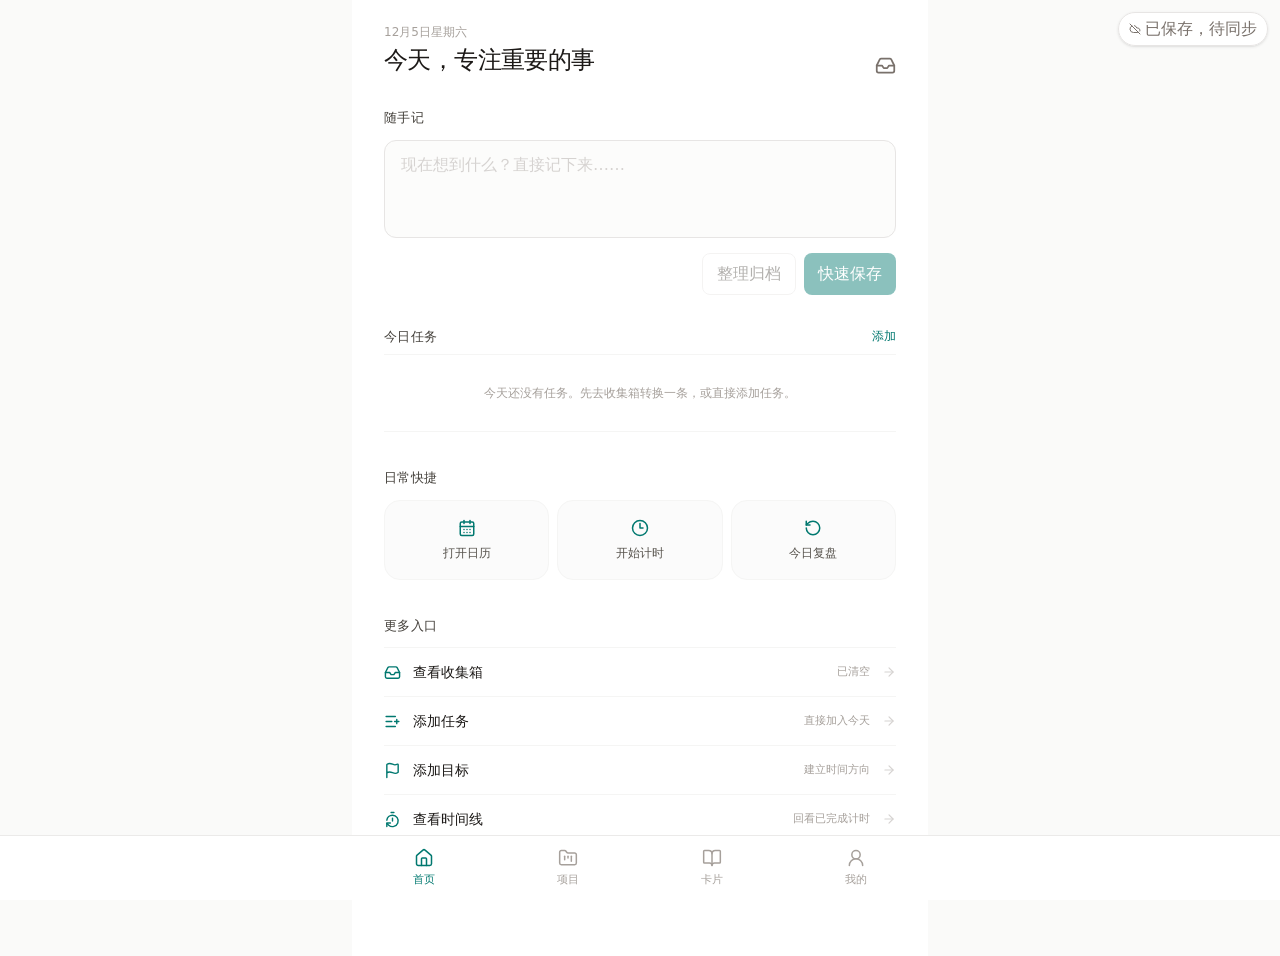
==== commit 43fcf88d: "Deploy simplified LifeOS navigation" ====
--- a/lifeos/index.html
+++ b/lifeos/index.html
@@ -6,8 +6,8 @@
     <meta name="theme-color" content="#ffffff" />
     <meta name="description" content="LifeOS — 极简的个人时间管理与知识记录应用" />
     <title>LifeOS</title>
-    <script type="module" crossorigin src="./assets/index-B_EFkcfZ.js"></script>
-    <link rel="stylesheet" crossorigin href="./assets/index-VLsDEV9J.css">
+    <script type="module" crossorigin src="./assets/index-BrVIL3Iw.js"></script>
+    <link rel="stylesheet" crossorigin href="./assets/index-DyBiPwOH.css">
   </head>
   <body>
     <div id="root"></div>
--- a/lifeos/assets/index-DyBiPwOH.css
+++ b/lifeos/assets/index-DyBiPwOH.css
@@ -0,0 +1,2 @@
+/*! tailwindcss v4.2.1 | MIT License | https://tailwindcss.com */
+@layer properties{@supports (((-webkit-hyphens:none)) and (not (margin-trim:inline))) or ((-moz-orient:inline) and (not (color:rgb(from red r g b)))){*,:before,:after,::backdrop{--tw-translate-x:0;--tw-translate-y:0;--tw-translate-z:0;--tw-space-y-reverse:0;--tw-divide-y-reverse:0;--tw-border-style:solid;--tw-leading:initial;--tw-font-weight:initial;--tw-tracking:initial;--tw-ordinal:initial;--tw-slashed-zero:initial;--tw-numeric-figure:initial;--tw-numeric-spacing:initial;--tw-numeric-fraction:initial;--tw-shadow:0 0 #0000;--tw-shadow-color:initial;--tw-shadow-alpha:100%;--tw-inset-shadow:0 0 #0000;--tw-inset-shadow-color:initial;--tw-inset-shadow-alpha:100%;--tw-ring-color:initial;--tw-ring-shadow:0 0 #0000;--tw-inset-ring-color:initial;--tw-inset-ring-shadow:0 0 #0000;--tw-ring-inset:initial;--tw-ring-offset-width:0px;--tw-ring-offset-color:#fff;--tw-ring-offset-shadow:0 0 #0000;--tw-backdrop-blur:initial;--tw-backdrop-brightness:initial;--tw-backdrop-contrast:initial;--tw-backdrop-grayscale:initial;--tw-backdrop-hue-rotate:initial;--tw-backdrop-invert:initial;--tw-backdrop-opacity:initial;--tw-backdrop-saturate:initial;--tw-backdrop-sepia:initial}}}@layer theme{:root,:host{--font-sans:ui-sans-serif, system-ui, sans-serif, "Apple Color Emoji", "Segoe UI Emoji", "Segoe UI Symbol", "Noto Color Emoji";--font-mono:ui-monospace, SFMono-Regular, Menlo, Monaco, Consolas, "Liberation Mono", "Courier New", monospace;--color-amber-50:oklch(98.7% .022 95.277);--color-amber-100:oklch(96.2% .059 95.617);--color-amber-200:oklch(92.4% .12 95.746);--color-amber-500:oklch(76.9% .188 70.08);--color-amber-600:oklch(66.6% .179 58.318);--color-amber-700:oklch(55.5% .163 48.998);--color-amber-800:oklch(47.3% .137 46.201);--color-teal-50:oklch(98.4% .014 180.72);--color-teal-100:oklch(95.3% .051 180.801);--color-teal-200:oklch(91% .096 180.426);--color-teal-300:oklch(85.5% .138 181.071);--color-teal-500:oklch(70.4% .14 182.503);--color-teal-600:oklch(60% .118 184.704);--color-teal-700:oklch(51.1% .096 186.391);--color-teal-800:oklch(43.7% .078 188.216);--color-rose-50:oklch(96.9% .015 12.422);--color-rose-100:oklch(94.1% .03 12.58);--color-rose-200:oklch(89.2% .058 10.001);--color-rose-300:oklch(81% .117 11.638);--color-rose-400:oklch(71.2% .194 13.428);--color-rose-500:oklch(64.5% .246 16.439);--color-rose-600:oklch(58.6% .253 17.585);--color-rose-700:oklch(51.4% .222 16.935);--color-stone-50:oklch(98.5% .001 106.423);--color-stone-100:oklch(97% .001 106.424);--color-stone-200:oklch(92.3% .003 48.717);--color-stone-300:oklch(86.9% .005 56.366);--color-stone-400:oklch(70.9% .01 56.259);--color-stone-500:oklch(55.3% .013 58.071);--color-stone-600:oklch(44.4% .011 73.639);--color-stone-700:oklch(37.4% .01 67.558);--color-stone-800:oklch(26.8% .007 34.298);--color-stone-900:oklch(21.6% .006 56.043);--color-white:#fff;--spacing:.25rem;--container-md:28rem;--container-lg:32rem;--container-xl:36rem;--container-2xl:42rem;--text-xs:.75rem;--text-xs--line-height:calc(1 / .75);--text-sm:.875rem;--text-sm--line-height:calc(1.25 / .875);--text-base:1rem;--text-base--line-height:calc(1.5 / 1);--text-lg:1.125rem;--text-lg--line-height:calc(1.75 / 1.125);--text-xl:1.25rem;--text-xl--line-height:calc(1.75 / 1.25);--text-2xl:1.5rem;--text-2xl--line-height:calc(2 / 1.5);--font-weight-normal:400;--font-weight-medium:500;--font-weight-semibold:600;--font-weight-bold:700;--tracking-tight:-.025em;--tracking-wide:.025em;--radius-md:.375rem;--radius-lg:.5rem;--radius-xl:.75rem;--radius-2xl:1rem;--radius-3xl:1.5rem;--animate-spin:spin 1s linear infinite;--blur-sm:8px;--default-transition-duration:.15s;--default-transition-timing-function:cubic-bezier(.4, 0, .2, 1);--default-font-family:var(--font-sans);--default-mono-font-family:var(--font-mono)}}@layer base{*,:after,:before,::backdrop{box-sizing:border-box;border:0 solid;margin:0;padding:0}::file-selector-button{box-sizing:border-box;border:0 solid;margin:0;padding:0}html,:host{-webkit-text-size-adjust:100%;tab-size:4;line-height:1.5;font-family:var(--default-font-family,ui-sans-serif, system-ui, sans-serif, "Apple Color Emoji", "Segoe UI Emoji", "Segoe UI Symbol", "Noto Color Emoji");font-feature-settings:var(--default-font-feature-settings,normal);font-variation-settings:var(--default-font-variation-settings,normal);-webkit-tap-highlight-color:transparent}hr{height:0;color:inherit;border-top-width:1px}abbr:where([title]){-webkit-text-decoration:underline dotted;text-decoration:underline dotted}h1,h2,h3,h4,h5,h6{font-size:inherit;font-weight:inherit}a{color:inherit;-webkit-text-decoration:inherit;-webkit-text-decoration:inherit;-webkit-text-decoration:inherit;-webkit-text-decoration:inherit;text-decoration:inherit}b,strong{font-weight:bolder}code,kbd,samp,pre{font-family:var(--default-mono-font-family,ui-monospace, SFMono-Regular, Menlo, Monaco, Consolas, "Liberation Mono", "Courier New", monospace);font-feature-settings:var(--default-mono-font-feature-settings,normal);font-variation-settings:var(--default-mono-font-variation-settings,normal);font-size:1em}small{font-size:80%}sub,sup{vertical-align:baseline;font-size:75%;line-height:0;position:relative}sub{bottom:-.25em}sup{top:-.5em}table{text-indent:0;border-color:inherit;border-collapse:collapse}:-moz-focusring{outline:auto}progress{vertical-align:baseline}summary{display:list-item}ol,ul,menu{list-style:none}img,svg,video,canvas,audio,iframe,embed,object{vertical-align:middle;display:block}img,video{max-width:100%;height:auto}button,input,select,optgroup,textarea{font:inherit;font-feature-settings:inherit;font-variation-settings:inherit;letter-spacing:inherit;color:inherit;opacity:1;background-color:#0000;border-radius:0}::file-selector-button{font:inherit;font-feature-settings:inherit;font-variation-settings:inherit;letter-spacing:inherit;color:inherit;opacity:1;background-color:#0000;border-radius:0}:where(select:is([multiple],[size])) optgroup{font-weight:bolder}:where(select:is([multiple],[size])) optgroup option{padding-inline-start:20px}::file-selector-button{margin-inline-end:4px}::placeholder{opacity:1}@supports (not ((-webkit-appearance:-apple-pay-button))) or (contain-intrinsic-size:1px){::placeholder{color:currentColor}@supports (color:color-mix(in lab, red, red)){::placeholder{color:color-mix(in oklab, currentcolor 50%, transparent)}}}textarea{resize:vertical}::-webkit-search-decoration{-webkit-appearance:none}::-webkit-date-and-time-value{min-height:1lh;text-align:inherit}::-webkit-datetime-edit{display:inline-flex}::-webkit-datetime-edit-fields-wrapper{padding:0}::-webkit-datetime-edit{padding-block:0}::-webkit-datetime-edit-year-field{padding-block:0}::-webkit-datetime-edit-month-field{padding-block:0}::-webkit-datetime-edit-day-field{padding-block:0}::-webkit-datetime-edit-hour-field{padding-block:0}::-webkit-datetime-edit-minute-field{padding-block:0}::-webkit-datetime-edit-second-field{padding-block:0}::-webkit-datetime-edit-millisecond-field{padding-block:0}::-webkit-datetime-edit-meridiem-field{padding-block:0}::-webkit-calendar-picker-indicator{line-height:1}:-moz-ui-invalid{box-shadow:none}button,input:where([type=button],[type=reset],[type=submit]){appearance:button}::file-selector-button{appearance:button}::-webkit-inner-spin-button{height:auto}::-webkit-outer-spin-button{height:auto}[hidden]:where(:not([hidden=until-found])){display:none!important}}@layer components{.section-title{--tw-font-weight:var(--font-weight-semibold);font-size:13px;font-weight:var(--font-weight-semibold);--tw-tracking:var(--tracking-wide);letter-spacing:var(--tracking-wide);color:var(--color-stone-700)}.primary-button{min-height:calc(var(--spacing) * 9);align-items:center;gap:calc(var(--spacing) * 1.5);border-radius:var(--radius-lg);background-color:var(--color-teal-700);padding-inline:calc(var(--spacing) * 3.5);padding-block:calc(var(--spacing) * 2);font-size:var(--text-xs);line-height:var(--tw-leading,var(--text-xs--line-height));--tw-font-weight:var(--font-weight-medium);font-weight:var(--font-weight-medium);color:var(--color-white);transition-property:color,background-color,border-color,outline-color,text-decoration-color,fill,stroke,--tw-gradient-from,--tw-gradient-via,--tw-gradient-to,opacity,box-shadow,transform,translate,scale,rotate,filter,-webkit-backdrop-filter,backdrop-filter,display,content-visibility,overlay,pointer-events;transition-timing-function:var(--tw-ease,var(--default-transition-timing-function));transition-duration:var(--tw-duration,var(--default-transition-duration));display:inline-flex}@media (hover:hover){.primary-button:hover{background-color:var(--color-teal-800)}}.primary-button:active{scale:.98}.secondary-button{min-height:calc(var(--spacing) * 9);align-items:center;gap:calc(var(--spacing) * 1.5);border-radius:var(--radius-lg);border-style:var(--tw-border-style);border-width:1px;border-color:var(--color-stone-200);background-color:var(--color-white);padding-inline:calc(var(--spacing) * 3.5);padding-block:calc(var(--spacing) * 2);font-size:var(--text-xs);line-height:var(--tw-leading,var(--text-xs--line-height));--tw-font-weight:var(--font-weight-medium);font-weight:var(--font-weight-medium);color:var(--color-stone-600);transition-property:color,background-color,border-color,outline-color,text-decoration-color,fill,stroke,--tw-gradient-from,--tw-gradient-via,--tw-gradient-to,opacity,box-shadow,transform,translate,scale,rotate,filter,-webkit-backdrop-filter,backdrop-filter,display,content-visibility,overlay,pointer-events;transition-timing-function:var(--tw-ease,var(--default-transition-timing-function));transition-duration:var(--tw-duration,var(--default-transition-duration));display:inline-flex}@media (hover:hover){.secondary-button:hover{border-color:var(--color-stone-300)}}.secondary-button:active{scale:.98}.icon-button{height:calc(var(--spacing) * 9);width:calc(var(--spacing) * 9);color:var(--color-stone-500);transition-property:color,background-color,border-color,outline-color,text-decoration-color,fill,stroke,--tw-gradient-from,--tw-gradient-via,--tw-gradient-to,opacity,box-shadow,transform,translate,scale,rotate,filter,-webkit-backdrop-filter,backdrop-filter,display,content-visibility,overlay,pointer-events;transition-timing-function:var(--tw-ease,var(--default-transition-timing-function));transition-duration:var(--tw-duration,var(--default-transition-duration));border-radius:3.40282e38px;flex-shrink:0;justify-content:center;align-items:center;display:inline-flex}@media (hover:hover){.icon-button:hover{background-color:var(--color-stone-100);color:var(--color-stone-800)}}.capture-input{resize:none;border-radius:var(--radius-xl);border-style:var(--tw-border-style);border-width:1px;border-color:var(--color-stone-200);background-color:#fafaf999;width:100%}@supports (color:color-mix(in lab, red, red)){.capture-input{background-color:color-mix(in oklab, var(--color-stone-50) 60%, transparent)}}.capture-input{padding-inline:calc(var(--spacing) * 4);padding-block:calc(var(--spacing) * 3);font-size:var(--text-sm);line-height:var(--tw-leading,var(--text-sm--line-height));--tw-leading:calc(var(--spacing) * 6);line-height:calc(var(--spacing) * 6);transition-property:color,background-color,border-color,outline-color,text-decoration-color,fill,stroke,--tw-gradient-from,--tw-gradient-via,--tw-gradient-to,opacity,box-shadow,transform,translate,scale,rotate,filter,-webkit-backdrop-filter,backdrop-filter,display,content-visibility,overlay,pointer-events;transition-timing-function:var(--tw-ease,var(--default-transition-timing-function));transition-duration:var(--tw-duration,var(--default-transition-duration));--tw-outline-style:none;outline-style:none}.capture-input::placeholder{color:var(--color-stone-300)}.capture-input:focus{border-color:var(--color-teal-500);background-color:var(--color-white);--tw-ring-shadow:var(--tw-ring-inset,) 0 0 0 calc(2px + var(--tw-ring-offset-width)) var(--tw-ring-color,currentcolor);box-shadow:var(--tw-inset-shadow), var(--tw-inset-ring-shadow), var(--tw-ring-offset-shadow), var(--tw-ring-shadow), var(--tw-shadow);--tw-ring-color:var(--color-teal-100)}.empty-copy{border-block-style:var(--tw-border-style);border-block-width:1px;border-color:var(--color-stone-100);padding-block:calc(var(--spacing) * 7);text-align:center;font-size:var(--text-xs);line-height:var(--tw-leading,var(--text-xs--line-height));--tw-leading:calc(var(--spacing) * 5);line-height:calc(var(--spacing) * 5);color:var(--color-stone-400)}.mini-input{min-width:calc(var(--spacing) * 0);border-bottom-style:var(--tw-border-style);border-bottom-width:1px;border-color:var(--color-stone-200);padding-block:calc(var(--spacing) * 1);--tw-outline-style:none;background-color:#0000;outline-style:none;flex:1}.mini-input:focus{border-color:var(--color-teal-600)}.page-header{align-items:center;gap:calc(var(--spacing) * 3);border-bottom-style:var(--tw-border-style);border-bottom-width:1px;border-color:var(--color-stone-100);padding-bottom:calc(var(--spacing) * 5);display:flex}.page-header h1{font-size:var(--text-xl);line-height:var(--tw-leading,var(--text-xl--line-height));--tw-font-weight:var(--font-weight-semibold);font-weight:var(--font-weight-semibold);--tw-tracking:var(--tracking-tight);letter-spacing:var(--tracking-tight)}.page-header p{margin-top:calc(var(--spacing) * .5);font-size:var(--text-xs);line-height:var(--tw-leading,var(--text-xs--line-height));color:var(--color-stone-400)}.form-label{display:block}:where(.form-label>:not(:last-child)){--tw-space-y-reverse:0;margin-block-start:calc(calc(var(--spacing) * 2) * var(--tw-space-y-reverse));margin-block-end:calc(calc(var(--spacing) * 2) * calc(1 - var(--tw-space-y-reverse)))}.form-label{font-size:var(--text-xs);line-height:var(--tw-leading,var(--text-xs--line-height));--tw-font-weight:var(--font-weight-medium);font-weight:var(--font-weight-medium);color:var(--color-stone-500)}.form-input{min-height:calc(var(--spacing) * 11);border-radius:var(--radius-lg);border-style:var(--tw-border-style);border-width:1px;border-color:var(--color-stone-200);background-color:var(--color-white);width:100%;padding-inline:calc(var(--spacing) * 3);font-size:var(--text-sm);line-height:var(--tw-leading,var(--text-sm--line-height));color:var(--color-stone-900);--tw-outline-style:none;outline-style:none;display:block}.form-input:focus{border-color:var(--color-teal-500);--tw-ring-shadow:var(--tw-ring-inset,) 0 0 0 calc(2px + var(--tw-ring-offset-width)) var(--tw-ring-color,currentcolor);box-shadow:var(--tw-inset-shadow), var(--tw-inset-ring-shadow), var(--tw-ring-offset-shadow), var(--tw-ring-shadow), var(--tw-shadow);--tw-ring-color:var(--color-teal-100)}}@layer utilities{.pointer-events-none{pointer-events:none}.visible{visibility:visible}.sr-only{clip-path:inset(50%);white-space:nowrap;border-width:0;width:1px;height:1px;margin:-1px;padding:0;position:absolute;overflow:hidden}.absolute{position:absolute}.fixed{position:fixed}.relative{position:relative}.sticky{position:sticky}.inset-0{inset:calc(var(--spacing) * 0)}.inset-x-0{inset-inline:calc(var(--spacing) * 0)}.start{inset-inline-start:var(--spacing)}.-top-2{top:calc(var(--spacing) * -2)}.top-3{top:calc(var(--spacing) * 3)}.top-3\.5{top:calc(var(--spacing) * 3.5)}.top-16{top:calc(var(--spacing) * 16)}.top-\[max\(\.75rem\,env\(safe-area-inset-top\)\)\]{top:max(.75rem, env(safe-area-inset-top))}.-right-2{right:calc(var(--spacing) * -2)}.right-3{right:calc(var(--spacing) * 3)}.bottom-0{bottom:calc(var(--spacing) * 0)}.bottom-16{bottom:calc(var(--spacing) * 16)}.bottom-\[calc\(4rem\+env\(safe-area-inset-bottom\)\)\]{bottom:calc(4rem + env(safe-area-inset-bottom))}.left-1\/2{left:50%}.left-3{left:calc(var(--spacing) * 3)}.z-20{z-index:20}.z-30{z-index:30}.z-40{z-index:40}.z-50{z-index:50}.z-\[60\]{z-index:60}.col-span-2{grid-column:span 2/span 2}.mx-auto{margin-inline:auto}.mt-0\.5{margin-top:calc(var(--spacing) * .5)}.mt-1{margin-top:calc(var(--spacing) * 1)}.mt-2{margin-top:calc(var(--spacing) * 2)}.mt-3{margin-top:calc(var(--spacing) * 3)}.mt-4{margin-top:calc(var(--spacing) * 4)}.mt-5{margin-top:calc(var(--spacing) * 5)}.mt-6{margin-top:calc(var(--spacing) * 6)}.mt-7{margin-top:calc(var(--spacing) * 7)}.mt-8{margin-top:calc(var(--spacing) * 8)}.mt-10{margin-top:calc(var(--spacing) * 10)}.mt-14{margin-top:calc(var(--spacing) * 14)}.mt-16{margin-top:calc(var(--spacing) * 16)}.mr-1{margin-right:calc(var(--spacing) * 1)}.mr-2{margin-right:calc(var(--spacing) * 2)}.mb-2{margin-bottom:calc(var(--spacing) * 2)}.mb-5{margin-bottom:calc(var(--spacing) * 5)}.mb-8{margin-bottom:calc(var(--spacing) * 8)}.mb-9{margin-bottom:calc(var(--spacing) * 9)}.ml-2{margin-left:calc(var(--spacing) * 2)}.ml-8{margin-left:calc(var(--spacing) * 8)}.line-clamp-2{-webkit-line-clamp:2;-webkit-box-orient:vertical;display:-webkit-box;overflow:hidden}.block{display:block}.flex{display:flex}.grid{display:grid}.inline{display:inline}.inline-flex{display:inline-flex}.table{display:table}.h-1\.5{height:calc(var(--spacing) * 1.5)}.h-2{height:calc(var(--spacing) * 2)}.h-5{height:calc(var(--spacing) * 5)}.h-7{height:calc(var(--spacing) * 7)}.h-8{height:calc(var(--spacing) * 8)}.h-9{height:calc(var(--spacing) * 9)}.h-10{height:calc(var(--spacing) * 10)}.h-11{height:calc(var(--spacing) * 11)}.h-16{height:calc(var(--spacing) * 16)}.h-full{height:100%}.max-h-36{max-height:calc(var(--spacing) * 36)}.max-h-56{max-height:calc(var(--spacing) * 56)}.max-h-\[90dvh\]{max-height:90dvh}.min-h-7{min-height:calc(var(--spacing) * 7)}.min-h-8{min-height:calc(var(--spacing) * 8)}.min-h-10{min-height:calc(var(--spacing) * 10)}.min-h-16{min-height:calc(var(--spacing) * 16)}.min-h-20{min-height:calc(var(--spacing) * 20)}.min-h-24{min-height:calc(var(--spacing) * 24)}.min-h-52{min-height:calc(var(--spacing) * 52)}.min-h-dvh{min-height:100dvh}.w-5{width:calc(var(--spacing) * 5)}.w-7{width:calc(var(--spacing) * 7)}.w-8{width:calc(var(--spacing) * 8)}.w-9{width:calc(var(--spacing) * 9)}.w-10{width:calc(var(--spacing) * 10)}.w-11{width:calc(var(--spacing) * 11)}.w-12{width:calc(var(--spacing) * 12)}.w-full{width:100%}.w-max{width:max-content}.max-w-2xl{max-width:var(--container-2xl)}.max-w-24{max-width:calc(var(--spacing) * 24)}.max-w-\[70\%\]{max-width:70%}.max-w-lg{max-width:var(--container-lg)}.max-w-md{max-width:var(--container-md)}.max-w-xl{max-width:var(--container-xl)}.min-w-0{min-width:calc(var(--spacing) * 0)}.min-w-4{min-width:calc(var(--spacing) * 4)}.flex-1{flex:1}.shrink-0{flex-shrink:0}.-translate-x-1\/2{--tw-translate-x:calc(calc(1 / 2 * 100%) * -1);translate:var(--tw-translate-x) var(--tw-translate-y)}.rotate-180{rotate:180deg}.animate-spin{animation:var(--animate-spin)}.cursor-pointer{cursor:pointer}.resize-none{resize:none}.list-none{list-style-type:none}.appearance-none{appearance:none}.grid-cols-1{grid-template-columns:repeat(1,minmax(0,1fr))}.grid-cols-2{grid-template-columns:repeat(2,minmax(0,1fr))}.grid-cols-3{grid-template-columns:repeat(3,minmax(0,1fr))}.grid-cols-4{grid-template-columns:repeat(4,minmax(0,1fr))}.flex-col{flex-direction:column}.flex-wrap{flex-wrap:wrap}.items-center{align-items:center}.items-end{align-items:flex-end}.items-start{align-items:flex-start}.justify-between{justify-content:space-between}.justify-center{justify-content:center}.gap-1{gap:calc(var(--spacing) * 1)}.gap-1\.5{gap:calc(var(--spacing) * 1.5)}.gap-2{gap:calc(var(--spacing) * 2)}.gap-3{gap:calc(var(--spacing) * 3)}.gap-4{gap:calc(var(--spacing) * 4)}:where(.space-y-2>:not(:last-child)){--tw-space-y-reverse:0;margin-block-start:calc(calc(var(--spacing) * 2) * var(--tw-space-y-reverse));margin-block-end:calc(calc(var(--spacing) * 2) * calc(1 - var(--tw-space-y-reverse)))}:where(.space-y-3>:not(:last-child)){--tw-space-y-reverse:0;margin-block-start:calc(calc(var(--spacing) * 3) * var(--tw-space-y-reverse));margin-block-end:calc(calc(var(--spacing) * 3) * calc(1 - var(--tw-space-y-reverse)))}:where(.space-y-4>:not(:last-child)){--tw-space-y-reverse:0;margin-block-start:calc(calc(var(--spacing) * 4) * var(--tw-space-y-reverse));margin-block-end:calc(calc(var(--spacing) * 4) * calc(1 - var(--tw-space-y-reverse)))}:where(.space-y-5>:not(:last-child)){--tw-space-y-reverse:0;margin-block-start:calc(calc(var(--spacing) * 5) * var(--tw-space-y-reverse));margin-block-end:calc(calc(var(--spacing) * 5) * calc(1 - var(--tw-space-y-reverse)))}:where(.divide-y>:not(:last-child)){--tw-divide-y-reverse:0;border-bottom-style:var(--tw-border-style);border-top-style:var(--tw-border-style);border-top-width:calc(1px * var(--tw-divide-y-reverse));border-bottom-width:calc(1px * calc(1 - var(--tw-divide-y-reverse)))}:where(.divide-stone-100>:not(:last-child)){border-color:var(--color-stone-100)}.truncate{text-overflow:ellipsis;white-space:nowrap;overflow:hidden}.overflow-auto{overflow:auto}.overflow-hidden{overflow:hidden}.overflow-x-auto{overflow-x:auto}.overflow-y-auto{overflow-y:auto}.rounded-2xl{border-radius:var(--radius-2xl)}.rounded-3xl{border-radius:var(--radius-3xl)}.rounded-full{border-radius:3.40282e38px}.rounded-lg{border-radius:var(--radius-lg)}.rounded-md{border-radius:var(--radius-md)}.rounded-xl{border-radius:var(--radius-xl)}.border{border-style:var(--tw-border-style);border-width:1px}.border-y{border-block-style:var(--tw-border-style);border-block-width:1px}.border-t{border-top-style:var(--tw-border-style);border-top-width:1px}.border-b{border-bottom-style:var(--tw-border-style);border-bottom-width:1px}.border-l{border-left-style:var(--tw-border-style);border-left-width:1px}.border-l-2{border-left-style:var(--tw-border-style);border-left-width:2px}.border-dashed{--tw-border-style:dashed;border-style:dashed}.border-amber-100{border-color:var(--color-amber-100)}.border-amber-200{border-color:var(--color-amber-200)}.border-rose-200{border-color:var(--color-rose-200)}.border-rose-300{border-color:var(--color-rose-300)}.border-rose-500{border-color:var(--color-rose-500)}.border-stone-100{border-color:var(--color-stone-100)}.border-stone-200{border-color:var(--color-stone-200)}.border-stone-200\/80{border-color:#e7e5e4cc}@supports (color:color-mix(in lab, red, red)){.border-stone-200\/80{border-color:color-mix(in oklab, var(--color-stone-200) 80%, transparent)}}.border-stone-300{border-color:var(--color-stone-300)}.border-teal-100{border-color:var(--color-teal-100)}.border-teal-200{border-color:var(--color-teal-200)}.border-teal-600{border-color:var(--color-teal-600)}.bg-amber-50{background-color:var(--color-amber-50)}.bg-amber-50\/40{background-color:#fffbeb66}@supports (color:color-mix(in lab, red, red)){.bg-amber-50\/40{background-color:color-mix(in oklab, var(--color-amber-50) 40%, transparent)}}.bg-amber-50\/50{background-color:#fffbeb80}@supports (color:color-mix(in lab, red, red)){.bg-amber-50\/50{background-color:color-mix(in oklab, var(--color-amber-50) 50%, transparent)}}.bg-amber-100{background-color:var(--color-amber-100)}.bg-rose-50{background-color:var(--color-rose-50)}.bg-rose-50\/30{background-color:#fff1f24d}@supports (color:color-mix(in lab, red, red)){.bg-rose-50\/30{background-color:color-mix(in oklab, var(--color-rose-50) 30%, transparent)}}.bg-rose-100{background-color:var(--color-rose-100)}.bg-rose-500{background-color:var(--color-rose-500)}.bg-rose-600{background-color:var(--color-rose-600)}.bg-stone-50{background-color:var(--color-stone-50)}.bg-stone-50\/60{background-color:#fafaf999}@supports (color:color-mix(in lab, red, red)){.bg-stone-50\/60{background-color:color-mix(in oklab, var(--color-stone-50) 60%, transparent)}}.bg-stone-50\/70{background-color:#fafaf9b3}@supports (color:color-mix(in lab, red, red)){.bg-stone-50\/70{background-color:color-mix(in oklab, var(--color-stone-50) 70%, transparent)}}.bg-stone-100{background-color:var(--color-stone-100)}.bg-stone-900{background-color:var(--color-stone-900)}.bg-stone-900\/30{background-color:#1c19174d}@supports (color:color-mix(in lab, red, red)){.bg-stone-900\/30{background-color:color-mix(in oklab, var(--color-stone-900) 30%, transparent)}}.bg-stone-900\/35{background-color:#1c191759}@supports (color:color-mix(in lab, red, red)){.bg-stone-900\/35{background-color:color-mix(in oklab, var(--color-stone-900) 35%, transparent)}}.bg-teal-50{background-color:var(--color-teal-50)}.bg-teal-50\/45{background-color:#f0fdfa73}@supports (color:color-mix(in lab, red, red)){.bg-teal-50\/45{background-color:color-mix(in oklab, var(--color-teal-50) 45%, transparent)}}.bg-teal-50\/50{background-color:#f0fdfa80}@supports (color:color-mix(in lab, red, red)){.bg-teal-50\/50{background-color:color-mix(in oklab, var(--color-teal-50) 50%, transparent)}}.bg-teal-50\/60{background-color:#f0fdfa99}@supports (color:color-mix(in lab, red, red)){.bg-teal-50\/60{background-color:color-mix(in oklab, var(--color-teal-50) 60%, transparent)}}.bg-teal-50\/70{background-color:#f0fdfab3}@supports (color:color-mix(in lab, red, red)){.bg-teal-50\/70{background-color:color-mix(in oklab, var(--color-teal-50) 70%, transparent)}}.bg-teal-600{background-color:var(--color-teal-600)}.bg-teal-700{background-color:var(--color-teal-700)}.bg-transparent{background-color:#0000}.bg-white{background-color:var(--color-white)}.bg-white\/90{background-color:#ffffffe6}@supports (color:color-mix(in lab, red, red)){.bg-white\/90{background-color:color-mix(in oklab, var(--color-white) 90%, transparent)}}.bg-white\/95{background-color:#fffffff2}@supports (color:color-mix(in lab, red, red)){.bg-white\/95{background-color:color-mix(in oklab, var(--color-white) 95%, transparent)}}.p-3{padding:calc(var(--spacing) * 3)}.p-4{padding:calc(var(--spacing) * 4)}.p-5{padding:calc(var(--spacing) * 5)}.px-1{padding-inline:calc(var(--spacing) * 1)}.px-2{padding-inline:calc(var(--spacing) * 2)}.px-2\.5{padding-inline:calc(var(--spacing) * 2.5)}.px-3{padding-inline:calc(var(--spacing) * 3)}.px-4{padding-inline:calc(var(--spacing) * 4)}.px-5{padding-inline:calc(var(--spacing) * 5)}.py-1{padding-block:calc(var(--spacing) * 1)}.py-2{padding-block:calc(var(--spacing) * 2)}.py-2\.5{padding-block:calc(var(--spacing) * 2.5)}.py-3{padding-block:calc(var(--spacing) * 3)}.py-3\.5{padding-block:calc(var(--spacing) * 3.5)}.py-4{padding-block:calc(var(--spacing) * 4)}.py-6{padding-block:calc(var(--spacing) * 6)}.py-8{padding-block:calc(var(--spacing) * 8)}.py-12{padding-block:calc(var(--spacing) * 12)}.py-20{padding-block:calc(var(--spacing) * 20)}.py-\[max\(1rem\,env\(safe-area-inset-top\)\)\]{padding-block:max(1rem, env(safe-area-inset-top))}.pt-3{padding-top:calc(var(--spacing) * 3)}.pt-4{padding-top:calc(var(--spacing) * 4)}.pt-5{padding-top:calc(var(--spacing) * 5)}.pt-\[max\(1\.5rem\,env\(safe-area-inset-top\)\)\]{padding-top:max(1.5rem, env(safe-area-inset-top))}.pr-3{padding-right:calc(var(--spacing) * 3)}.pr-9{padding-right:calc(var(--spacing) * 9)}.pr-20{padding-right:calc(var(--spacing) * 20)}.pb-1{padding-bottom:calc(var(--spacing) * 1)}.pb-3{padding-bottom:calc(var(--spacing) * 3)}.pb-4{padding-bottom:calc(var(--spacing) * 4)}.pb-20{padding-bottom:calc(var(--spacing) * 20)}.pb-28{padding-bottom:calc(var(--spacing) * 28)}.pb-\[env\(safe-area-inset-bottom\)\]{padding-bottom:env(safe-area-inset-bottom)}.pb-\[max\(1rem\,env\(safe-area-inset-bottom\)\)\]{padding-bottom:max(1rem, env(safe-area-inset-bottom))}.pl-3{padding-left:calc(var(--spacing) * 3)}.pl-9{padding-left:calc(var(--spacing) * 9)}.text-center{text-align:center}.text-left{text-align:left}.text-right{text-align:right}.font-mono{font-family:var(--font-mono)}.text-2xl{font-size:var(--text-2xl);line-height:var(--tw-leading,var(--text-2xl--line-height))}.text-base{font-size:var(--text-base);line-height:var(--tw-leading,var(--text-base--line-height))}.text-lg{font-size:var(--text-lg);line-height:var(--tw-leading,var(--text-lg--line-height))}.text-sm{font-size:var(--text-sm);line-height:var(--tw-leading,var(--text-sm--line-height))}.text-xl{font-size:var(--text-xl);line-height:var(--tw-leading,var(--text-xl--line-height))}.text-xs{font-size:var(--text-xs);line-height:var(--tw-leading,var(--text-xs--line-height))}.text-\[9px\]{font-size:9px}.text-\[10px\]{font-size:10px}.text-\[11px\]{font-size:11px}.text-\[15px\]{font-size:15px}.leading-4{--tw-leading:calc(var(--spacing) * 4);line-height:calc(var(--spacing) * 4)}.leading-5{--tw-leading:calc(var(--spacing) * 5);line-height:calc(var(--spacing) * 5)}.leading-6{--tw-leading:calc(var(--spacing) * 6);line-height:calc(var(--spacing) * 6)}.leading-7{--tw-leading:calc(var(--spacing) * 7);line-height:calc(var(--spacing) * 7)}.leading-8{--tw-leading:calc(var(--spacing) * 8);line-height:calc(var(--spacing) * 8)}.leading-\[18px\]{--tw-leading:18px;line-height:18px}.font-bold{--tw-font-weight:var(--font-weight-bold);font-weight:var(--font-weight-bold)}.font-medium{--tw-font-weight:var(--font-weight-medium);font-weight:var(--font-weight-medium)}.font-normal{--tw-font-weight:var(--font-weight-normal);font-weight:var(--font-weight-normal)}.font-semibold{--tw-font-weight:var(--font-weight-semibold);font-weight:var(--font-weight-semibold)}.tracking-tight{--tw-tracking:var(--tracking-tight);letter-spacing:var(--tracking-tight)}.tracking-wide{--tw-tracking:var(--tracking-wide);letter-spacing:var(--tracking-wide)}.break-all{word-break:break-all}.whitespace-pre-wrap{white-space:pre-wrap}.text-amber-500{color:var(--color-amber-500)}.text-amber-600{color:var(--color-amber-600)}.text-amber-700{color:var(--color-amber-700)}.text-amber-800{color:var(--color-amber-800)}.text-rose-500{color:var(--color-rose-500)}.text-rose-600{color:var(--color-rose-600)}.text-rose-700{color:var(--color-rose-700)}.text-stone-200{color:var(--color-stone-200)}.text-stone-300{color:var(--color-stone-300)}.text-stone-400{color:var(--color-stone-400)}.text-stone-500{color:var(--color-stone-500)}.text-stone-600{color:var(--color-stone-600)}.text-stone-700{color:var(--color-stone-700)}.text-stone-800{color:var(--color-stone-800)}.text-stone-900{color:var(--color-stone-900)}.text-teal-700{color:var(--color-teal-700)}.text-teal-700\/70{color:#00776eb3}@supports (color:color-mix(in lab, red, red)){.text-teal-700\/70{color:color-mix(in oklab, var(--color-teal-700) 70%, transparent)}}.text-teal-800{color:var(--color-teal-800)}.text-white{color:var(--color-white)}.tabular-nums{--tw-numeric-spacing:tabular-nums;font-variant-numeric:var(--tw-ordinal,) var(--tw-slashed-zero,) var(--tw-numeric-figure,) var(--tw-numeric-spacing,) var(--tw-numeric-fraction,)}.line-through{text-decoration-line:line-through}.opacity-45{opacity:.45}.opacity-50{opacity:.5}.opacity-60{opacity:.6}.shadow-2xl{--tw-shadow:0 25px 50px -12px var(--tw-shadow-color,#00000040);box-shadow:var(--tw-inset-shadow), var(--tw-inset-ring-shadow), var(--tw-ring-offset-shadow), var(--tw-ring-shadow), var(--tw-shadow)}.shadow-\[0_1px_5px_rgba\(28\,25\,23\,\.035\)\]{--tw-shadow:0 1px 5px var(--tw-shadow-color,#1c191709);box-shadow:var(--tw-inset-shadow), var(--tw-inset-ring-shadow), var(--tw-ring-offset-shadow), var(--tw-ring-shadow), var(--tw-shadow)}.shadow-\[0_1px_8px_rgba\(28\,25\,23\,\.035\)\]{--tw-shadow:0 1px 8px var(--tw-shadow-color,#1c191709);box-shadow:var(--tw-inset-shadow), var(--tw-inset-ring-shadow), var(--tw-ring-offset-shadow), var(--tw-ring-shadow), var(--tw-shadow)}.shadow-lg{--tw-shadow:0 10px 15px -3px var(--tw-shadow-color,#0000001a), 0 4px 6px -4px var(--tw-shadow-color,#0000001a);box-shadow:var(--tw-inset-shadow), var(--tw-inset-ring-shadow), var(--tw-ring-offset-shadow), var(--tw-ring-shadow), var(--tw-shadow)}.shadow-sm{--tw-shadow:0 1px 3px 0 var(--tw-shadow-color,#0000001a), 0 1px 2px -1px var(--tw-shadow-color,#0000001a);box-shadow:var(--tw-inset-shadow), var(--tw-inset-ring-shadow), var(--tw-ring-offset-shadow), var(--tw-ring-shadow), var(--tw-shadow)}.ring-2{--tw-ring-shadow:var(--tw-ring-inset,) 0 0 0 calc(2px + var(--tw-ring-offset-width)) var(--tw-ring-color,currentcolor);box-shadow:var(--tw-inset-shadow), var(--tw-inset-ring-shadow), var(--tw-ring-offset-shadow), var(--tw-ring-shadow), var(--tw-shadow)}.ring-rose-100{--tw-ring-color:var(--color-rose-100)}.backdrop-blur{--tw-backdrop-blur:blur(8px);-webkit-backdrop-filter:var(--tw-backdrop-blur,) var(--tw-backdrop-brightness,) var(--tw-backdrop-contrast,) var(--tw-backdrop-grayscale,) var(--tw-backdrop-hue-rotate,) var(--tw-backdrop-invert,) var(--tw-backdrop-opacity,) var(--tw-backdrop-saturate,) var(--tw-backdrop-sepia,);backdrop-filter:var(--tw-backdrop-blur,) var(--tw-backdrop-brightness,) var(--tw-backdrop-contrast,) var(--tw-backdrop-grayscale,) var(--tw-backdrop-hue-rotate,) var(--tw-backdrop-invert,) var(--tw-backdrop-opacity,) var(--tw-backdrop-saturate,) var(--tw-backdrop-sepia,)}.backdrop-blur-sm{--tw-backdrop-blur:blur(var(--blur-sm));-webkit-backdrop-filter:var(--tw-backdrop-blur,) var(--tw-backdrop-brightness,) var(--tw-backdrop-contrast,) var(--tw-backdrop-grayscale,) var(--tw-backdrop-hue-rotate,) var(--tw-backdrop-invert,) var(--tw-backdrop-opacity,) var(--tw-backdrop-saturate,) var(--tw-backdrop-sepia,);backdrop-filter:var(--tw-backdrop-blur,) var(--tw-backdrop-brightness,) var(--tw-backdrop-contrast,) var(--tw-backdrop-grayscale,) var(--tw-backdrop-hue-rotate,) var(--tw-backdrop-invert,) var(--tw-backdrop-opacity,) var(--tw-backdrop-saturate,) var(--tw-backdrop-sepia,)}.transition{transition-property:color,background-color,border-color,outline-color,text-decoration-color,fill,stroke,--tw-gradient-from,--tw-gradient-via,--tw-gradient-to,opacity,box-shadow,transform,translate,scale,rotate,filter,-webkit-backdrop-filter,backdrop-filter,display,content-visibility,overlay,pointer-events;transition-timing-function:var(--tw-ease,var(--default-transition-timing-function));transition-duration:var(--tw-duration,var(--default-transition-duration))}.outline-none{--tw-outline-style:none;outline-style:none}.\[scrollbar-width\:none\]{scrollbar-width:none}@media (hover:hover){.group-hover\:translate-x-0\.5:is(:where(.group):hover *){--tw-translate-x:calc(var(--spacing) * .5);translate:var(--tw-translate-x) var(--tw-translate-y)}.group-hover\:text-stone-500:is(:where(.group):hover *){color:var(--color-stone-500)}}.focus-within\:border-teal-500:focus-within{border-color:var(--color-teal-500)}.focus-within\:bg-white:focus-within{background-color:var(--color-white)}@media (hover:hover){.hover\:border-stone-300:hover{border-color:var(--color-stone-300)}.hover\:border-teal-100:hover{border-color:var(--color-teal-100)}.hover\:border-teal-300:hover{border-color:var(--color-teal-300)}.hover\:bg-stone-800:hover{background-color:var(--color-stone-800)}.hover\:bg-teal-50:hover{background-color:var(--color-teal-50)}.hover\:bg-teal-50\/50:hover{background-color:#f0fdfa80}@supports (color:color-mix(in lab, red, red)){.hover\:bg-teal-50\/50:hover{background-color:color-mix(in oklab, var(--color-teal-50) 50%, transparent)}}.hover\:text-stone-600:hover{color:var(--color-stone-600)}.hover\:text-white:hover{color:var(--color-white)}}.focus\:border-rose-400:focus{border-color:var(--color-rose-400)}.focus\:ring-2:focus{--tw-ring-shadow:var(--tw-ring-inset,) 0 0 0 calc(2px + var(--tw-ring-offset-width)) var(--tw-ring-color,currentcolor);box-shadow:var(--tw-inset-shadow), var(--tw-inset-ring-shadow), var(--tw-ring-offset-shadow), var(--tw-ring-shadow), var(--tw-shadow)}.focus\:ring-rose-100:focus{--tw-ring-color:var(--color-rose-100)}@media (width>=430px){.min-\[430px\]\:grid-cols-2{grid-template-columns:repeat(2,minmax(0,1fr))}}@media (width>=40rem){.sm\:items-center{align-items:center}.sm\:p-7{padding:calc(var(--spacing) * 7)}.sm\:px-8{padding-inline:calc(var(--spacing) * 8)}}}:root{color:#1c1917;font-synthesis:none;text-rendering:optimizelegibility;-webkit-font-smoothing:antialiased;background:#fafaf9;font-family:Inter,ui-sans-serif,system-ui,-apple-system,BlinkMacSystemFont,Segoe UI,PingFang SC,Microsoft YaHei,sans-serif}*{box-sizing:border-box}html{background:#fafaf9}body{min-width:320px;min-height:100dvh;margin:0}button,input,textarea,select{font:inherit}button,a{-webkit-tap-highlight-color:transparent}button{cursor:pointer}button:disabled{cursor:not-allowed;opacity:.45}@media (width>=768px){body{background-image:linear-gradient(90deg,#0000 0 calc(50% - 289px),#f1f0ed calc(50% - 289px) calc(50% - 288px),#0000 calc(50% - 288px) calc(50% + 288px),#f1f0ed calc(50% + 288px) calc(50% + 289px),#0000 calc(50% + 289px))}}@property --tw-translate-x{syntax:"*";inherits:false;initial-value:0}@property --tw-translate-y{syntax:"*";inherits:false;initial-value:0}@property --tw-translate-z{syntax:"*";inherits:false;initial-value:0}@property --tw-space-y-reverse{syntax:"*";inherits:false;initial-value:0}@property --tw-divide-y-reverse{syntax:"*";inherits:false;initial-value:0}@property --tw-border-style{syntax:"*";inherits:false;initial-value:solid}@property --tw-leading{syntax:"*";inherits:false}@property --tw-font-weight{syntax:"*";inherits:false}@property --tw-tracking{syntax:"*";inherits:false}@property --tw-ordinal{syntax:"*";inherits:false}@property --tw-slashed-zero{syntax:"*";inherits:false}@property --tw-numeric-figure{syntax:"*";inherits:false}@property --tw-numeric-spacing{syntax:"*";inherits:false}@property --tw-numeric-fraction{syntax:"*";inherits:false}@property --tw-shadow{syntax:"*";inherits:false;initial-value:0 0 #0000}@property --tw-shadow-color{syntax:"*";inherits:false}@property --tw-shadow-alpha{syntax:"<percentage>";inherits:false;initial-value:100%}@property --tw-inset-shadow{syntax:"*";inherits:false;initial-value:0 0 #0000}@property --tw-inset-shadow-color{syntax:"*";inherits:false}@property --tw-inset-shadow-alpha{syntax:"<percentage>";inherits:false;initial-value:100%}@property --tw-ring-color{syntax:"*";inherits:false}@property --tw-ring-shadow{syntax:"*";inherits:false;initial-value:0 0 #0000}@property --tw-inset-ring-color{syntax:"*";inherits:false}@property --tw-inset-ring-shadow{syntax:"*";inherits:false;initial-value:0 0 #0000}@property --tw-ring-inset{syntax:"*";inherits:false}@property --tw-ring-offset-width{syntax:"<length>";inherits:false;initial-value:0}@property --tw-ring-offset-color{syntax:"*";inherits:false;initial-value:#fff}@property --tw-ring-offset-shadow{syntax:"*";inherits:false;initial-value:0 0 #0000}@property --tw-backdrop-blur{syntax:"*";inherits:false}@property --tw-backdrop-brightness{syntax:"*";inherits:false}@property --tw-backdrop-contrast{syntax:"*";inherits:false}@property --tw-backdrop-grayscale{syntax:"*";inherits:false}@property --tw-backdrop-hue-rotate{syntax:"*";inherits:false}@property --tw-backdrop-invert{syntax:"*";inherits:false}@property --tw-backdrop-opacity{syntax:"*";inherits:false}@property --tw-backdrop-saturate{syntax:"*";inherits:false}@property --tw-backdrop-sepia{syntax:"*";inherits:false}@keyframes spin{to{transform:rotate(360deg)}}
